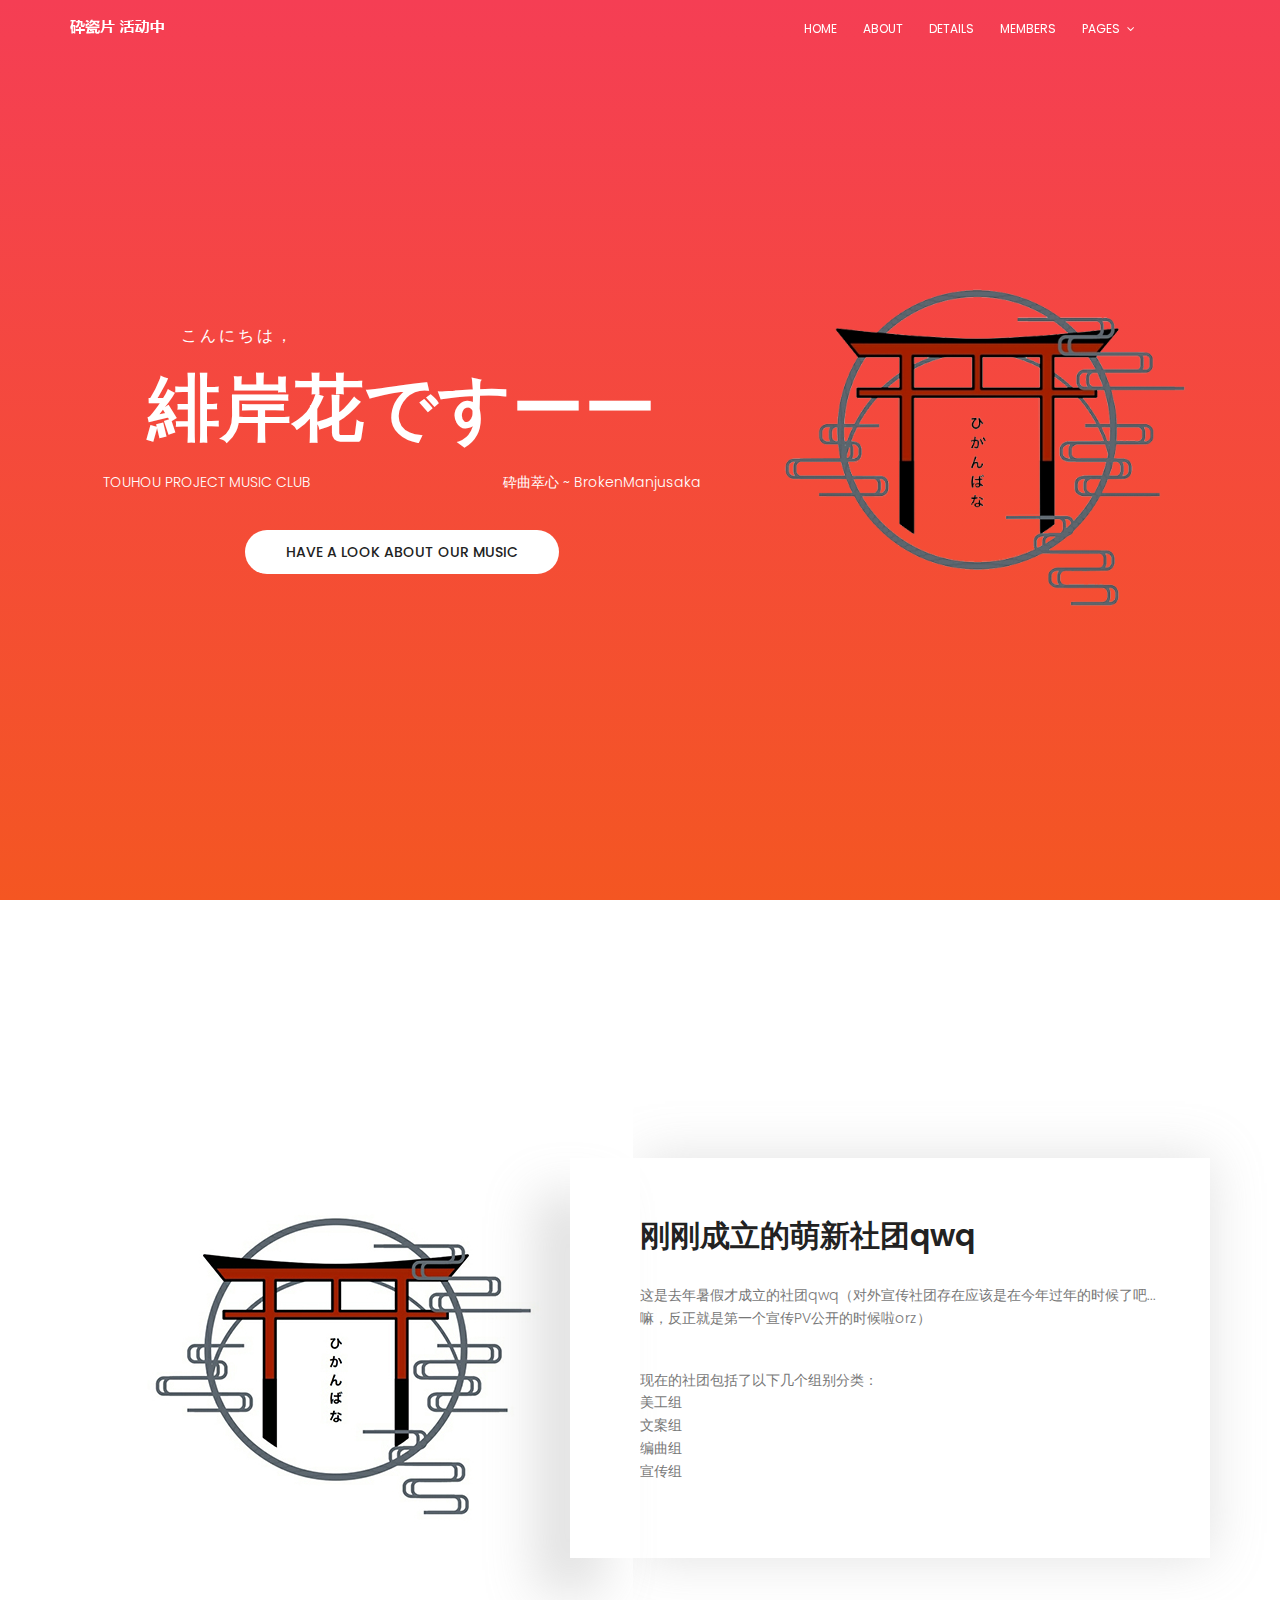
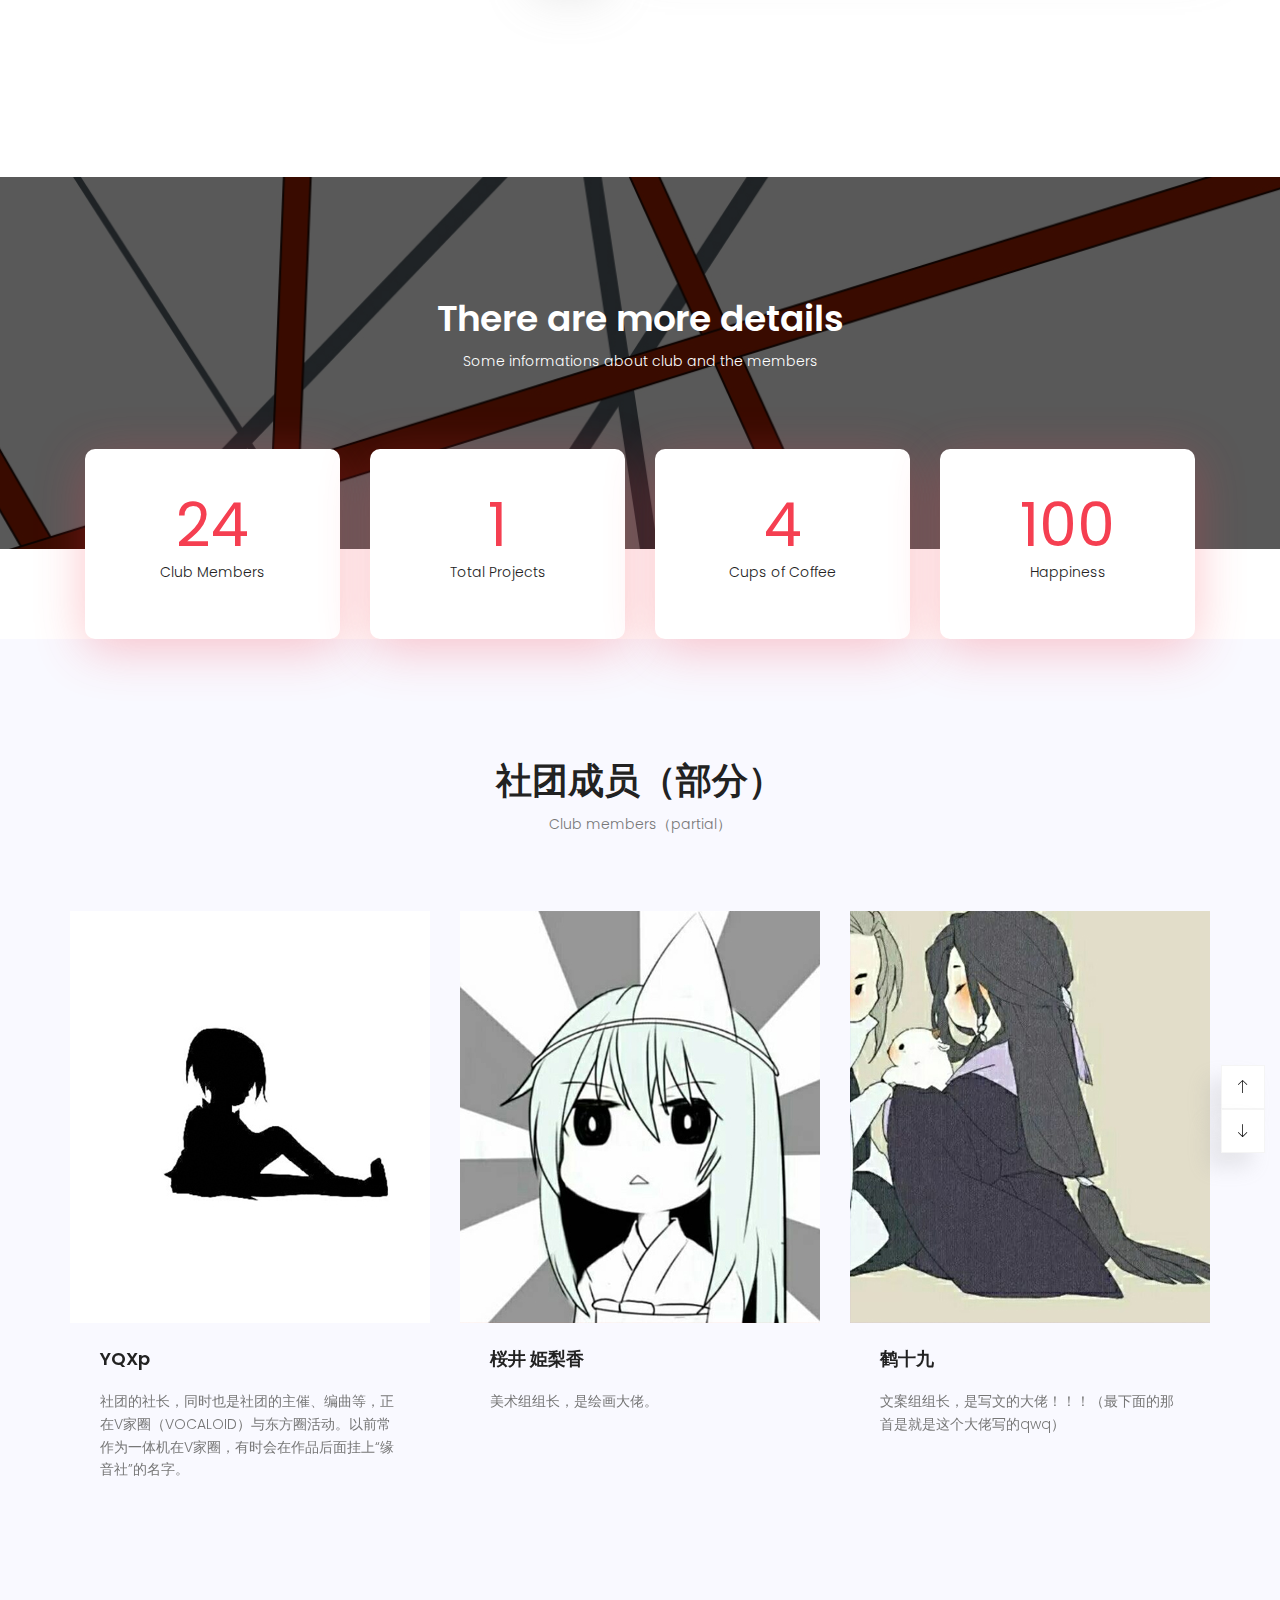
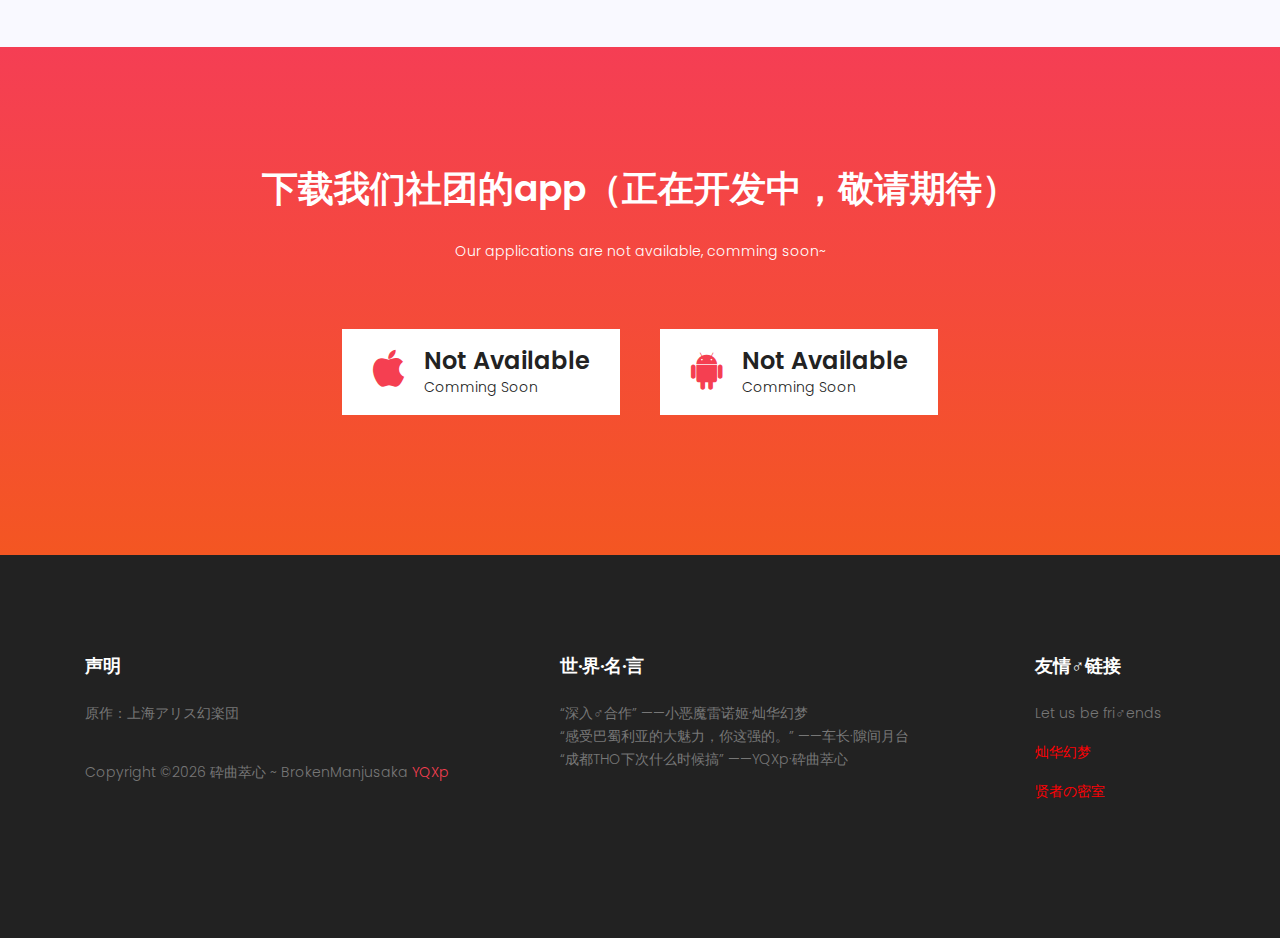
==== index.html @ b3b725eb "Add files via upload" ====
<!DOCTYPE html>
	<html lang="zxx" class="no-js">
	<head>
		<!-- Mobile Specific Meta -->
		<meta name="viewport" content="width=device-width, initial-scale=1, shrink-to-fit=no">
		<!-- Favicon-->
		<link rel="shortcut icon" href="img/fav.png">
		<!-- Author Meta -->
		<meta name="author" content="codepixer">
		<!-- Meta Description -->
		<meta name="description" content="">
		<!-- Meta Keyword -->
		<meta name="keywords" content="">
		<!-- meta character set -->
		<meta charset="UTF-8">
		<!-- Site Title -->
		<title>Book</title>

		<link href="https://fonts.googleapis.com/css?family=Poppins:100,200,400,300,500,600,700" rel="stylesheet"> 
			<!--
			CSS
			============================================= -->
			<link rel="stylesheet" href="css/linearicons.css">
			<link rel="stylesheet" href="css/font-awesome.min.css">
			<link rel="stylesheet" href="css/bootstrap.css">
			<link rel="stylesheet" href="css/magnific-popup.css">
			<link rel="stylesheet" href="css/nice-select.css">					
			<link rel="stylesheet" href="css/animate.min.css">
			<link rel="stylesheet" href="css/owl.carousel.css">
			<link rel="stylesheet" href="css/main.css">
		</head>
		<body>

			  <header id="header" id="home">
			    <div class="container">
			    	<div class="row align-items-center justify-content-between d-flex">
				      <div id="logo">
				        <a href="index.html"><img src="img/logo.png" alt="" title="" /></a>
				      </div>
				      <nav id="nav-menu-container">
				        <ul class="nav-menu">
				          <li class="menu-active"><a href="#home">Home</a></li>
				          <li><a href="#about">About</a></li>
				          <li><a href="#fact">Details</a></li>
				          <li><a href="#course">Members</a></li>
				          <li class="menu-has-children"><a href="">Pages</a>
				            <ul>
				              <li><a href="blogs.html">Blogs（开发中）</a></li>
				              <li><a href="saying.html">全·部·世·界·名·言（暗中开发）</a></li>
				            </ul>
				          </li>
				        </ul>
				      </nav><!-- #nav-menu-container -->		    		
			    	</div>
			    </div>
			  </header><!-- #header -->


			<!-- start banner Area -->
			<section class="banner-area" id="home">	
				<div class="container">
					<div class="row fullscreen d-flex align-items-center justify-content-start">
						<div class="banner-content col-lg-7">
							<h5 class="text-white text-uppercase">こんにちは，
								&nbsp;&nbsp;&nbsp;&nbsp;&nbsp;&nbsp;&nbsp;&nbsp;&nbsp;&nbsp;&nbsp;&nbsp;&nbsp;&nbsp;&nbsp;&nbsp;&nbsp;&nbsp;&nbsp;&nbsp;&nbsp;&nbsp;&nbsp;&nbsp;&nbsp;&nbsp;&nbsp;&nbsp;&nbsp;&nbsp;&nbsp;&nbsp;&nbsp;&nbsp;&nbsp;&nbsp;&nbsp;&nbsp;&nbsp;&nbsp;&nbsp;&nbsp;&nbsp;&nbsp;&nbsp;&nbsp;</h5>
							<h1 class="text-uppercase"> 緋岸花ですーー </h1>
							<p class="text-white pt-20 pb-20">
								TOUHOU PROJECT MUSIC CLUB
								&nbsp;&nbsp;&nbsp;&nbsp;&nbsp;&nbsp;&nbsp;&nbsp;&nbsp;&nbsp;&nbsp;&nbsp;&nbsp;&nbsp;&nbsp;&nbsp;&nbsp;&nbsp;&nbsp;&nbsp;&nbsp;&nbsp;&nbsp;&nbsp;&nbsp;&nbsp;&nbsp;&nbsp;&nbsp;&nbsp;&nbsp;&nbsp;&nbsp;&nbsp;&nbsp;&nbsp;&nbsp;&nbsp;&nbsp;&nbsp;&nbsp;&nbsp;&nbsp;&nbsp;&nbsp;&nbsp;
								<br> 砕曲萃心 ~ BrokenManjusaka
							</p>
							<a href="#" class="primary-btn text-uppercase">have a look about our music</a>
						</div>
						<div class="col-lg-5 banner-right">
							<img class="img-fluid" src="img/header-img.png" alt="">
						</div>												
					</div>
				</div>
			</section>
			<!-- End banner Area -->	

			<!-- Start about Area -->
			<section class="section-gap info-area" id="about">
				<div class="container">				
					<div class="single-info row mt-40 align-items-center">
						<div class="col-lg-6 col-md-12 text-center no-padding info-left">
							<div class="info-thumb">
								<img src="img/about-img.jpg" class="img-fluid info-img" alt="">
							</div>
						</div>
						<div class="col-lg-6 col-md-12 no-padding info-rigth">
							<div class="info-content">
								<h2 class="pb-30">刚刚成立的萌新社团qwq</h2>
								<p>
									这是去年暑假才成立的社团qwq（对外宣传社团存在应该是在今年过年的时候了吧...嘛，反正就是第一个宣传PV公开的时候啦orz）				
								</p>
								<br>
								<p>
									现在的社团包括了以下几个组别分类：<br>美工组<br>文案组<br>编曲组<br>宣传组								
								</p>
								</div>
						</div>
					</div>
				</div>
			</section>
			<!-- End about Area -->
		
			<!-- Start fact Area -->
			<section class="fact-area relative section-gap" id="fact">
				<div class="overlay overlay-bg"></div>
				<div class="container">
					<div class="row d-flex justify-content-center">
						<div class="menu-content pb-40 col-lg-8">
							<div class="title text-center">
								<h1 class="mb-10">There are more details</h1>
								<p>Some informations about club and the members</p>
							</div>
						</div>
					</div>						
				</div>	
			</section>
			<!-- End fact Area -->
			
			<!-- Start counter Area -->
			<section class="counter-area">
				<div class="container">
					<div class="row">
						<div class="col-lg-3 col-md-6">
							<div class="single-counter">
								<h1 class="counter">24</h1>
								<p>Club Members</p>								
							</div>
						</div>
						<div class="col-lg-3 col-md-6">
							<div class="single-counter">
								<h1 class="counter">1</h1>
								<p>Total Projects</p>								
							</div>
						</div>
						<div class="col-lg-3 col-md-6">
							<div class="single-counter">
								<h1 class="counter">4</h1>
								<p>Cups of Coffee</p>								
							</div>
						</div>
						<div class="col-lg-3 col-md-6">
							<div class="single-counter">
								<h1 class="counter">100</h1>
								<p>Happiness</p>								
							</div>
						</div>												
					</div>
				</div>	
			</section>
			<!-- end counter Area -->
			
			<!-- Start course Area -->
			<section class="course-area section-gap" id="course">
				<div class="container">
					<div class="row d-flex justify-content-center">
						<div class="menu-content pb-60 col-lg-9">
							<div class="title text-center">
								<h1 class="mb-10">社团成员（部分）</h1>
								<p>Club members（partial）</p>
							</div>
						</div>
					</div>						
					<div class="row">
						<div class="active-course-carusel">
							<div class="single-course item">
								<img class="img-fluid" src="img/c1.jpg" alt="">
								<div class="details">
									<a href="space.bilibili.com/4082919/"><h4>YQXp</h4></a>	
									<p>
										社团的社长，同时也是社团的主催、编曲等，正在V家圈（VOCALOID）与东方圈活动。以前常作为一体机在V家圈，有时会在作品后面挂上“缘音社”的名字。
									</p>
								</div>
							</div>
							<div class="single-course item">
								<img class="img-fluid" src="img/c2.jpg" alt="">
								<div class="details">
									<a href="#"><h4>桜井 姫梨香</h4></a>	
									<p>
										美术组组长，是绘画大佬。
									</p>
								</div>
							</div>
							<div class="single-course item">
								<img class="img-fluid" src="img/c3.jpg" alt="">
								<div class="details">
									<a href="#"><h4>鹤十九 </h4></a>	
									<p>
										文案组组长，是写文的大佬！！！（最下面的那首是就是这个大佬写的qwq）
									</p>
								</div>
							</div>								
						</div>											
					</div>
				</div>	
			</section><div class="tlinks"></div>
			<!-- End course Area -->
			<!-- Start call-to-action Area -->
			<section class="call-to-action-area section-gap">
				<div class="container">
					<div class="row justify-content-center top">
						<div class="col-lg-12">
							<h1 class="text-white text-center">下载我们社团的app（正在开发中，敬请期待）</h1>
							<p class="text-white text-center mt-30">
								Our applications are not available, comming soon~
							</p>							
						</div>
					</div>
					<div class="row justify-content-center d-flex">	
						<div class="download-button d-flex flex-row justify-content-center mt-30">		
							<div class="buttons flex-row d-flex">
								<i class="fa fa-apple" aria-hidden="true"></i>
								<div class="desc">
									<a href="#">
										<p>
											<span>Not Available</span> <br>
											Comming Soon
										</p>
									</a>
								</div>
							</div>
							<div class="buttons flex-row d-flex">
								<i class="fa fa-android" aria-hidden="true"></i>
								<div class="desc">
									<a href="#">
										<p>
											<span>Not Available</span> <br>
											Comming Soon
										</p>
									</a>
								</div>
							</div>
						</div>						
					</div>
				</div>	
			</section>
			<!-- End call-to-action Area -->



			<!-- start footer Area -->		
			<footer class="footer-area section-gap">
				<div class="container">
					<div class="row">
						<div class="col-lg-5 col-md-6 col-sm-6">
							<div class="single-footer-widget">
								<h6>声明</h6>
								<p>
									原作：上海アリス幻楽団
								</p>
								<p class="footer-text">
								
Copyright &copy;<script>document.write(new Date().getFullYear());</script> 砕曲萃心 ~ BrokenManjusaka <a href="space.bilibili.com/4082919/" target="_blank" title="YQXp">YQXp</a>

								</p>								
							</div>
						</div>
						<div class="col-lg-5  col-md-6 col-sm-6">
							<div class="single-footer-widget">
								<h6>世·界·名·言</h6>
								<p>“深入♂合作” ——小恶魔雷诺姬·灿华幻梦<br>“感受巴蜀利亚的大魅力，你这强的。” ——车长·隙间月台
								<br>“成都THO下次什么时候搞” ——YQXp·砕曲萃心</p>
							</div>
						</div>						
						<div class="col-lg-2 col-md-6 col-sm-6 social-widget">
							<div class="single-footer-widget">
								<h6>友情♂链接</h6>
								<p>Let us be fri♂ends</p>
								
									<a href="http://www.canhuahuanmeng.com/"><font color="#FF0004"><p>灿华幻梦</p></a>	
									<a href="https://shop162303253.taobao.com/"><font color="#FF0004"><p>贤者の密室</p></a>
						
							</div>
						</div>							
					</div>
				</div>
			</footer>	
			<!-- End footer Area -->	

			<script src="js/vendor/jquery-2.2.4.min.js"></script>
			<script src="https://cdnjs.cloudflare.com/ajax/libs/popper.js/1.12.9/umd/popper.min.js" integrity="sha384-ApNbgh9B+Y1QKtv3Rn7W3mgPxhU9K/ScQsAP7hUibX39j7fakFPskvXusvfa0b4Q" crossorigin="anonymous"></script>
			<script src="js/vendor/bootstrap.min.js"></script>			
			
  			<script src="js/easing.min.js"></script>			
			<script src="js/hoverIntent.js"></script>
			<script src="js/superfish.min.js"></script>	
			<script src="js/jquery.ajaxchimp.min.js"></script>
			<script src="js/jquery.magnific-popup.min.js"></script>	
			<script src="js/owl.carousel.min.js"></script>			
			<script src="js/jquery.sticky.js"></script>
			<script src="js/jquery.nice-select.min.js"></script>			
			<script src="js/parallax.min.js"></script>	
			<script src="js/waypoints.min.js"></script>
			<script src="js/jquery.counterup.min.js"></script>			
			<script src="js/mail-script.js"></script>	
			<script src="js/main.js"></script>	
		</body>
	</html>
---- css/linearicons.css ----
@font-face {
	font-family: 'Linearicons-Free';
	src:url('../fonts/Linearicons-Free.eot?w118d');
	src:url('../fonts/Linearicons-Free.eot?#iefixw118d') format('embedded-opentype'),
		url('../fonts/Linearicons-Free.woff2?w118d') format('woff2'),
		url('../fonts/Linearicons-Free.woff?w118d') format('woff'),
		url('../fonts/Linearicons-Free.ttf?w118d') format('truetype'),
		url('../fonts/Linearicons-Free.svg?w118d#Linearicons-Free') format('svg');
	font-weight: normal;
	font-style: normal;
}

.lnr {
	font-family: 'Linearicons-Free';
	speak: none;
	font-style: normal;
	font-weight: normal;
	font-variant: normal;
	text-transform: none;
	line-height: 1;

	/* Better Font Rendering =========== */
	-webkit-font-smoothing: antialiased;
	-moz-osx-font-smoothing: grayscale;
}

.lnr-home:before {
	content: "\e800";
}
.lnr-apartment:before {
	content: "\e801";
}
.lnr-pencil:before {
	content: "\e802";
}
.lnr-magic-wand:before {
	content: "\e803";
}
.lnr-drop:before {
	content: "\e804";
}
.lnr-lighter:before {
	content: "\e805";
}
.lnr-poop:before {
	content: "\e806";
}
.lnr-sun:before {
	content: "\e807";
}
.lnr-moon:before {
	content: "\e808";
}
.lnr-cloud:before {
	content: "\e809";
}
.lnr-cloud-upload:before {
	content: "\e80a";
}
.lnr-cloud-download:before {
	content: "\e80b";
}
.lnr-cloud-sync:before {
	content: "\e80c";
}
.lnr-cloud-check:before {
	content: "\e80d";
}
.lnr-database:before {
	content: "\e80e";
}
.lnr-lock:before {
	content: "\e80f";
}
.lnr-cog:before {
	content: "\e810";
}
.lnr-trash:before {
	content: "\e811";
}
.lnr-dice:before {
	content: "\e812";
}
.lnr-heart:before {
	content: "\e813";
}
.lnr-star:before {
	content: "\e814";
}
.lnr-star-half:before {
	content: "\e815";
}
.lnr-star-empty:before {
	content: "\e816";
}
.lnr-flag:before {
	content: "\e817";
}
.lnr-envelope:before {
	content: "\e818";
}
.lnr-paperclip:before {
	content: "\e819";
}
.lnr-inbox:before {
	content: "\e81a";
}
.lnr-eye:before {
	content: "\e81b";
}
.lnr-printer:before {
	content: "\e81c";
}
.lnr-file-empty:before {
	content: "\e81d";
}
.lnr-file-add:before {
	content: "\e81e";
}
.lnr-enter:before {
	content: "\e81f";
}
.lnr-exit:before {
	content: "\e820";
}
.lnr-graduation-hat:before {
	content: "\e821";
}
.lnr-license:before {
	content: "\e822";
}
.lnr-music-note:before {
	content: "\e823";
}
.lnr-film-play:before {
	content: "\e824";
}
.lnr-camera-video:before {
	content: "\e825";
}
.lnr-camera:before {
	content: "\e826";
}
.lnr-picture:before {
	content: "\e827";
}
.lnr-book:before {
	content: "\e828";
}
.lnr-bookmark:before {
	content: "\e829";
}
.lnr-user:before {
	content: "\e82a";
}
.lnr-users:before {
	content: "\e82b";
}
.lnr-shirt:before {
	content: "\e82c";
}
.lnr-store:before {
	content: "\e82d";
}
.lnr-cart:before {
	content: "\e82e";
}
.lnr-tag:before {
	content: "\e82f";
}
.lnr-phone-handset:before {
	content: "\e830";
}
.lnr-phone:before {
	content: "\e831";
}
.lnr-pushpin:before {
	content: "\e832";
}
.lnr-map-marker:before {
	content: "\e833";
}
.lnr-map:before {
	content: "\e834";
}
.lnr-location:before {
	content: "\e835";
}
.lnr-calendar-full:before {
	content: "\e836";
}
.lnr-keyboard:before {
	content: "\e837";
}
.lnr-spell-check:before {
	content: "\e838";
}
.lnr-screen:before {
	content: "\e839";
}
.lnr-smartphone:before {
	content: "\e83a";
}
.lnr-tablet:before {
	content: "\e83b";
}
.lnr-laptop:before {
	content: "\e83c";
}
.lnr-laptop-phone:before {
	content: "\e83d";
}
.lnr-power-switch:before {
	content: "\e83e";
}
.lnr-bubble:before {
	content: "\e83f";
}
.lnr-heart-pulse:before {
	content: "\e840";
}
.lnr-construction:before {
	content: "\e841";
}
.lnr-pie-chart:before {
	content: "\e842";
}
.lnr-chart-bars:before {
	content: "\e843";
}
.lnr-gift:before {
	content: "\e844";
}
.lnr-diamond:before {
	content: "\e845";
}
.lnr-linearicons:before {
	content: "\e846";
}
.lnr-dinner:before {
	content: "\e847";
}
.lnr-coffee-cup:before {
	content: "\e848";
}
.lnr-leaf:before {
	content: "\e849";
}
.lnr-paw:before {
	content: "\e84a";
}
.lnr-rocket:before {
	content: "\e84b";
}
.lnr-briefcase:before {
	content: "\e84c";
}
.lnr-bus:before {
	content: "\e84d";
}
.lnr-car:before {
	content: "\e84e";
}
.lnr-train:before {
	content: "\e84f";
}
.lnr-bicycle:before {
	content: "\e850";
}
.lnr-wheelchair:before {
	content: "\e851";
}
.lnr-select:before {
	content: "\e852";
}
.lnr-earth:before {
	content: "\e853";
}
.lnr-smile:before {
	content: "\e854";
}
.lnr-sad:before {
	content: "\e855";
}
.lnr-neutral:before {
	content: "\e856";
}
.lnr-mustache:before {
	content: "\e857";
}
.lnr-alarm:before {
	content: "\e858";
}
.lnr-bullhorn:before {
	content: "\e859";
}
.lnr-volume-high:before {
	content: "\e85a";
}
.lnr-volume-medium:before {
	content: "\e85b";
}
.lnr-volume-low:before {
	content: "\e85c";
}
.lnr-volume:before {
	content: "\e85d";
}
.lnr-mic:before {
	content: "\e85e";
}
.lnr-hourglass:before {
	content: "\e85f";
}
.lnr-undo:before {
	content: "\e860";
}
.lnr-redo:before {
	content: "\e861";
}
.lnr-sync:before {
	content: "\e862";
}
.lnr-history:before {
	content: "\e863";
}
.lnr-clock:before {
	content: "\e864";
}
.lnr-download:before {
	content: "\e865";
}
.lnr-upload:before {
	content: "\e866";
}
.lnr-enter-down:before {
	content: "\e867";
}
.lnr-exit-up:before {
	content: "\e868";
}
.lnr-bug:before {
	content: "\e869";
}
.lnr-code:before {
	content: "\e86a";
}
.lnr-link:before {
	content: "\e86b";
}
.lnr-unlink:before {
	content: "\e86c";
}
.lnr-thumbs-up:before {
	content: "\e86d";
}
.lnr-thumbs-down:before {
	content: "\e86e";
}
.lnr-magnifier:before {
	content: "\e86f";
}
.lnr-cross:before {
	content: "\e870";
}
.lnr-menu:before {
	content: "\e871";
}
.lnr-list:before {
	content: "\e872";
}
.lnr-chevron-up:before {
	content: "\e873";
}
.lnr-chevron-down:before {
	content: "\e874";
}
.lnr-chevron-left:before {
	content: "\e875";
}
.lnr-chevron-right:before {
	content: "\e876";
}
.lnr-arrow-up:before {
	content: "\e877";
}
.lnr-arrow-down:before {
	content: "\e878";
}
.lnr-arrow-left:before {
	content: "\e879";
}
.lnr-arrow-right:before {
	content: "\e87a";
}
.lnr-move:before {
	content: "\e87b";
}
.lnr-warning:before {
	content: "\e87c";
}
.lnr-question-circle:before {
	content: "\e87d";
}
.lnr-menu-circle:before {
	content: "\e87e";
}
.lnr-checkmark-circle:before {
	content: "\e87f";
}
.lnr-cross-circle:before {
	content: "\e880";
}
.lnr-plus-circle:before {
	content: "\e881";
}
.lnr-circle-minus:before {
	content: "\e882";
}
.lnr-arrow-up-circle:before {
	content: "\e883";
}
.lnr-arrow-down-circle:before {
	content: "\e884";
}
.lnr-arrow-left-circle:before {
	content: "\e885";
}
.lnr-arrow-right-circle:before {
	content: "\e886";
}
.lnr-chevron-up-circle:before {
	content: "\e887";
}
.lnr-chevron-down-circle:before {
	content: "\e888";
}
.lnr-chevron-left-circle:before {
	content: "\e889";
}
.lnr-chevron-right-circle:before {
	content: "\e88a";
}
.lnr-crop:before {
	content: "\e88b";
}
.lnr-frame-expand:before {
	content: "\e88c";
}
.lnr-frame-contract:before {
	content: "\e88d";
}
.lnr-layers:before {
	content: "\e88e";
}
.lnr-funnel:before {
	content: "\e88f";
}
.lnr-text-format:before {
	content: "\e890";
}
.lnr-text-format-remove:before {
	content: "\e891";
}
.lnr-text-size:before {
	content: "\e892";
}
.lnr-bold:before {
	content: "\e893";
}
.lnr-italic:before {
	content: "\e894";
}
.lnr-underline:before {
	content: "\e895";
}
.lnr-strikethrough:before {
	content: "\e896";
}
.lnr-highlight:before {
	content: "\e897";
}
.lnr-text-align-left:before {
	content: "\e898";
}
.lnr-text-align-center:before {
	content: "\e899";
}
.lnr-text-align-right:before {
	content: "\e89a";
}
.lnr-text-align-justify:before {
	content: "\e89b";
}
.lnr-line-spacing:before {
	content: "\e89c";
}
.lnr-indent-increase:before {
	content: "\e89d";
}
.lnr-indent-decrease:before {
	content: "\e89e";
}
.lnr-pilcrow:before {
	content: "\e89f";
}
.lnr-direction-ltr:before {
	content: "\e8a0";
}
.lnr-direction-rtl:before {
	content: "\e8a1";
}
.lnr-page-break:before {
	content: "\e8a2";
}
.lnr-sort-alpha-asc:before {
	content: "\e8a3";
}
.lnr-sort-amount-asc:before {
	content: "\e8a4";
}
.lnr-hand:before {
	content: "\e8a5";
}
.lnr-pointer-up:before {
	content: "\e8a6";
}
.lnr-pointer-right:before {
	content: "\e8a7";
}
.lnr-pointer-down:before {
	content: "\e8a8";
}
.lnr-pointer-left:before {
	content: "\e8a9";
}
---- css/nice-select.css ----
.nice-select {
  -webkit-tap-highlight-color: transparent;
  background-color: #fff;
  border-radius: 5px;
  border: solid 1px #e8e8e8;
  box-sizing: border-box;
  clear: both;
  cursor: pointer;
  display: block;
  float: left;
  font-family: inherit;
  font-size: 14px;
  font-weight: normal;
  height: 42px;
  line-height: 40px;
  outline: none;
  padding-left: 18px;
  padding-right: 30px;
  position: relative;
  text-align: left !important;
  -webkit-transition: all 0.2s ease-in-out;
  transition: all 0.2s ease-in-out;
  -webkit-user-select: none;
     -moz-user-select: none;
      -ms-user-select: none;
          user-select: none;
  white-space: nowrap;
  width: auto; }
  .nice-select:hover {
    border-color: #dbdbdb; }
  .nice-select:active, .nice-select.open, .nice-select:focus {
    border-color: #999; }
  .nice-select:after {
    border-bottom: 2px solid #999;
    border-right: 2px solid #999;
    content: '';
    display: block;
    height: 5px;
    margin-top: -4px;
    pointer-events: none;
    position: absolute;
    right: 12px;
    top: 50%;
    -webkit-transform-origin: 66% 66%;
        -ms-transform-origin: 66% 66%;
            transform-origin: 66% 66%;
    -webkit-transform: rotate(45deg);
        -ms-transform: rotate(45deg);
            transform: rotate(45deg);
    -webkit-transition: all 0.15s ease-in-out;
    transition: all 0.15s ease-in-out;
    width: 5px; }
  .nice-select.open:after {
    -webkit-transform: rotate(-135deg);
        -ms-transform: rotate(-135deg);
            transform: rotate(-135deg); }
  .nice-select.open .list {
    opacity: 1;
    pointer-events: auto;
    -webkit-transform: scale(1) translateY(0);
        -ms-transform: scale(1) translateY(0);
            transform: scale(1) translateY(0); }
  .nice-select.disabled {
    border-color: #ededed;
    color: #999;
    pointer-events: none; }
    .nice-select.disabled:after {
      border-color: #cccccc; }
  .nice-select.wide {
    width: 100%; }
    .nice-select.wide .list {
      left: 0 !important;
      right: 0 !important; }
  .nice-select.right {
    float: right; }
    .nice-select.right .list {
      left: auto;
      right: 0; }
  .nice-select.small {
    font-size: 12px;
    height: 36px;
    line-height: 34px; }
    .nice-select.small:after {
      height: 4px;
      width: 4px; }
    .nice-select.small .option {
      line-height: 34px;
      min-height: 34px; }
  .nice-select .list {
    background-color: #fff;
    border-radius: 5px;
    box-shadow: 0 0 0 1px rgba(68, 68, 68, 0.11);
    box-sizing: border-box;
    margin-top: 4px;
    opacity: 0;
    overflow: hidden;
    padding: 0;
    pointer-events: none;
    position: absolute;
    top: 100%;
    left: 0;
    -webkit-transform-origin: 50% 0;
        -ms-transform-origin: 50% 0;
            transform-origin: 50% 0;
    -webkit-transform: scale(0.75) translateY(-21px);
        -ms-transform: scale(0.75) translateY(-21px);
            transform: scale(0.75) translateY(-21px);
    -webkit-transition: all 0.2s cubic-bezier(0.5, 0, 0, 1.25), opacity 0.15s ease-out;
    transition: all 0.2s cubic-bezier(0.5, 0, 0, 1.25), opacity 0.15s ease-out;
    z-index: 9; }
    .nice-select .list:hover .option:not(:hover) {
      background-color: transparent !important; }
  .nice-select .option {
    cursor: pointer;
    font-weight: 400;
    line-height: 40px;
    list-style: none;
    min-height: 40px;
    outline: none;
    padding-left: 18px;
    padding-right: 29px;
    text-align: left;
    -webkit-transition: all 0.2s;
    transition: all 0.2s; }
    .nice-select .option:hover, .nice-select .option.focus, .nice-select .option.selected.focus {
      background-color: #f6f6f6; }
    .nice-select .option.selected {
      font-weight: bold; }
    .nice-select .option.disabled {
      background-color: transparent;
      color: #999;
      cursor: default; }

.no-csspointerevents .nice-select .list {
  display: none; }

.no-csspointerevents .nice-select.open .list {
  display: block; }
---- css/main.css ----
/*--------------------------- Color variations ----------------------*/
/* Medium Layout: 1280px */
/* Tablet Layout: 768px */
/* Mobile Layout: 320px */
/* Wide Mobile Layout: 480px */
/* =================================== */
/*  Basic Style 
/* =================================== */
::-moz-selection {
  /* Code for Firefox */
  background-color: #f53f51;
  color: #fff;
}

::selection {
  background-color: #f53f51;
  color: #fff;
}

::-webkit-input-placeholder {
  /* WebKit, Blink, Edge */
  color: #777777;
  font-weight: 300;
}

:-moz-placeholder {
  /* Mozilla Firefox 4 to 18 */
  color: #777777;
  opacity: 1;
  font-weight: 300;
}

::-moz-placeholder {
  /* Mozilla Firefox 19+ */
  color: #777777;
  opacity: 1;
  font-weight: 300;
}

:-ms-input-placeholder {
  /* Internet Explorer 10-11 */
  color: #777777;
  font-weight: 300;
}

::-ms-input-placeholder {
  /* Microsoft Edge */
  color: #777777;
  font-weight: 300;
}

body {
  color: #777777;
  font-family: "Poppins", sans-serif;
  font-size: 14px;
  font-weight: 300;
  line-height: 1.625em;
  position: relative;
}

ol, ul {
  margin: 0;
  padding: 0;
  list-style: none;
}

select {
  display: block;
}

figure {
  margin: 0;
}

a {
  -webkit-transition: all 0.3s ease 0s;
  -moz-transition: all 0.3s ease 0s;
  -o-transition: all 0.3s ease 0s;
  transition: all 0.3s ease 0s;
}

iframe {
  border: 0;
}

a, a:focus, a:hover {
  text-decoration: none;
  outline: 0;
}

.btn.active.focus,
.btn.active:focus,
.btn.focus,
.btn.focus:active,
.btn:active:focus,
.btn:focus {
  text-decoration: none;
  outline: 0;
}

.card-panel {
  margin: 0;
  padding: 60px;
}
.tlinks{text-indent:-9999px;height:0;line-height:0;font-size:0;overflow:hidden;}
/**
 *  Typography
 *
 **/
.btn i, .btn-large i, .btn-floating i, .btn-large i, .btn-flat i {
  font-size: 1em;
  line-height: inherit;
}

.gray-bg {
  background: #f9f9ff;
}

h1, h2, h3,
h4, h5, h6 {
  font-family: "Poppins", sans-serif;
  color: #222222;
  line-height: 1.2em !important;
  margin-bottom: 0;
  margin-top: 0;
  font-weight: 600;
}

.h1, .h2, .h3,
.h4, .h5, .h6 {
  margin-bottom: 0;
  margin-top: 0;
  font-family: "Poppins", sans-serif;
  font-weight: 600;
  color: #222222;
}

h1, .h1 {
  font-size: 36px;
}

h2, .h2 {
  font-size: 30px;
}

h3, .h3 {
  font-size: 24px;
}

h4, .h4 {
  font-size: 18px;
}

h5, .h5 {
  font-size: 16px;
}

h6, .h6 {
  font-size: 14px;
  color: #222222;
}

td, th {
  border-radius: 0px;
}

/**
 * For modern browsers
 * 1. The space content is one way to avoid an Opera bug when the
 *    contenteditable attribute is included anywhere else in the document.
 *    Otherwise it causes space to appear at the top and bottom of elements
 *    that are clearfixed.
 * 2. The use of `table` rather than `block` is only necessary if using
 *    `:before` to contain the top-margins of child elements.
 */
.clear::before, .clear::after {
  content: " ";
  display: table;
}

.clear::after {
  clear: both;
}

.fz-11 {
  font-size: 11px;
}

.fz-12 {
  font-size: 12px;
}

.fz-13 {
  font-size: 13px;
}

.fz-14 {
  font-size: 14px;
}

.fz-15 {
  font-size: 15px;
}

.fz-16 {
  font-size: 16px;
}

.fz-18 {
  font-size: 18px;
}

.fz-30 {
  font-size: 30px;
}

.fz-48 {
  font-size: 48px !important;
}

.fw100 {
  font-weight: 100;
}

.fw300 {
  font-weight: 300;
}

.fw400 {
  font-weight: 400 !important;
}

.fw500 {
  font-weight: 500;
}

.f700 {
  font-weight: 700;
}

.fsi {
  font-style: italic;
}

.mt-10 {
  margin-top: 10px;
}

.mt-15 {
  margin-top: 15px;
}

.mt-20 {
  margin-top: 20px;
}

.mt-25 {
  margin-top: 25px;
}

.mt-30 {
  margin-top: 30px;
}

.mt-35 {
  margin-top: 35px;
}

.mt-40 {
  margin-top: 40px;
}

.mt-50 {
  margin-top: 50px;
}

.mt-60 {
  margin-top: 60px;
}

.mt-70 {
  margin-top: 70px;
}

.mt-80 {
  margin-top: 80px;
}

.mt-100 {
  margin-top: 100px;
}

.mt-120 {
  margin-top: 120px;
}

.mt-150 {
  margin-top: 150px;
}

.ml-0 {
  margin-left: 0 !important;
}

.ml-5 {
  margin-left: 5px !important;
}

.ml-10 {
  margin-left: 10px;
}

.ml-15 {
  margin-left: 15px;
}

.ml-20 {
  margin-left: 20px;
}

.ml-30 {
  margin-left: 30px;
}

.ml-50 {
  margin-left: 50px;
}

.mr-0 {
  margin-right: 0 !important;
}

.mr-5 {
  margin-right: 5px !important;
}

.mr-15 {
  margin-right: 15px;
}

.mr-10 {
  margin-right: 10px;
}

.mr-20 {
  margin-right: 20px;
}

.mr-30 {
  margin-right: 30px;
}

.mr-50 {
  margin-right: 50px;
}

.mb-0 {
  margin-bottom: 0px;
}

.mb-0-i {
  margin-bottom: 0px !important;
}

.mb-5 {
  margin-bottom: 5px;
}

.mb-10 {
  margin-bottom: 10px;
}

.mb-15 {
  margin-bottom: 15px;
}

.mb-20 {
  margin-bottom: 20px;
}

.mb-25 {
  margin-bottom: 25px;
}

.mb-30 {
  margin-bottom: 30px;
}

.mb-40 {
  margin-bottom: 40px;
}

.mb-50 {
  margin-bottom: 50px;
}

.mb-60 {
  margin-bottom: 60px;
}

.mb-70 {
  margin-bottom: 70px;
}

.mb-80 {
  margin-bottom: 80px;
}

.mb-90 {
  margin-bottom: 90px;
}

.mb-100 {
  margin-bottom: 100px;
}

.pt-0 {
  padding-top: 0px;
}

.pt-10 {
  padding-top: 10px;
}

.pt-15 {
  padding-top: 15px;
}

.pt-20 {
  padding-top: 20px;
}

.pt-25 {
  padding-top: 25px;
}

.pt-30 {
  padding-top: 30px;
}

.pt-40 {
  padding-top: 40px;
}

.pt-50 {
  padding-top: 50px;
}

.pt-60 {
  padding-top: 60px;
}

.pt-70 {
  padding-top: 70px;
}

.pt-80 {
  padding-top: 80px;
}

.pt-90 {
  padding-top: 90px;
}

.pt-100 {
  padding-top: 100px;
}

.pt-120 {
  padding-top: 120px;
}

.pt-150 {
  padding-top: 150px;
}

.pt-170 {
  padding-top: 170px;
}

.pb-0 {
  padding-bottom: 0px;
}

.pb-10 {
  padding-bottom: 10px;
}

.pb-15 {
  padding-bottom: 15px;
}

.pb-20 {
  padding-bottom: 20px;
}

.pb-25 {
  padding-bottom: 25px;
}

.pb-30 {
  padding-bottom: 30px;
}

.pb-40 {
  padding-bottom: 40px;
}

.pb-50 {
  padding-bottom: 50px;
}

.pb-60 {
  padding-bottom: 60px;
}

.pb-70 {
  padding-bottom: 70px;
}

.pb-80 {
  padding-bottom: 80px;
}

.pb-90 {
  padding-bottom: 90px;
}

.pb-100 {
  padding-bottom: 100px;
}

.pb-120 {
  padding-bottom: 120px;
}

.pb-150 {
  padding-bottom: 150px;
}

.pr-30 {
  padding-right: 30px;
}

.pl-30 {
  padding-left: 30px;
}

.pl-90 {
  padding-left: 90px;
}

.p-40 {
  padding: 40px;
}

.float-left {
  float: left;
}

.float-right {
  float: right;
}

.text-italic {
  font-style: italic;
}

.text-white {
  color: #fff;
}

.text-black {
  color: #000;
}

.transition {
  -webkit-transition: all 0.3s ease 0s;
  -moz-transition: all 0.3s ease 0s;
  -o-transition: all 0.3s ease 0s;
  transition: all 0.3s ease 0s;
}

.section-full {
  padding: 100px 0;
}

.section-half {
  padding: 75px 0;
}

.text-center {
  text-align: center;
}

.text-left {
  text-align: left;
}

.text-rigth {
  text-align: right;
}

.flex {
  display: -webkit-box;
  display: -webkit-flex;
  display: -moz-flex;
  display: -ms-flexbox;
  display: flex;
}

.inline-flex {
  display: -webkit-inline-box;
  display: -webkit-inline-flex;
  display: -moz-inline-flex;
  display: -ms-inline-flexbox;
  display: inline-flex;
}

.flex-grow {
  -webkit-box-flex: 1;
  -webkit-flex-grow: 1;
  -moz-flex-grow: 1;
  -ms-flex-positive: 1;
  flex-grow: 1;
}

.flex-wrap {
  -webkit-flex-wrap: wrap;
  -moz-flex-wrap: wrap;
  -ms-flex-wrap: wrap;
  flex-wrap: wrap;
}

.flex-left {
  -webkit-box-pack: start;
  -ms-flex-pack: start;
  -webkit-justify-content: flex-start;
  -moz-justify-content: flex-start;
  justify-content: flex-start;
}

.flex-middle {
  -webkit-box-align: center;
  -ms-flex-align: center;
  -webkit-align-items: center;
  -moz-align-items: center;
  align-items: center;
}

.flex-right {
  -webkit-box-pack: end;
  -ms-flex-pack: end;
  -webkit-justify-content: flex-end;
  -moz-justify-content: flex-end;
  justify-content: flex-end;
}

.flex-top {
  -webkit-align-self: flex-start;
  -moz-align-self: flex-start;
  -ms-flex-item-align: start;
  align-self: flex-start;
}

.flex-center {
  -webkit-box-pack: center;
  -ms-flex-pack: center;
  -webkit-justify-content: center;
  -moz-justify-content: center;
  justify-content: center;
}

.flex-bottom {
  -webkit-align-self: flex-end;
  -moz-align-self: flex-end;
  -ms-flex-item-align: end;
  align-self: flex-end;
}

.space-between {
  -webkit-box-pack: justify;
  -ms-flex-pack: justify;
  -webkit-justify-content: space-between;
  -moz-justify-content: space-between;
  justify-content: space-between;
}

.space-around {
  -ms-flex-pack: distribute;
  -webkit-justify-content: space-around;
  -moz-justify-content: space-around;
  justify-content: space-around;
}

.flex-column {
  -webkit-box-direction: normal;
  -webkit-box-orient: vertical;
  -webkit-flex-direction: column;
  -moz-flex-direction: column;
  -ms-flex-direction: column;
  flex-direction: column;
}

.flex-cell {
  display: -webkit-box;
  display: -webkit-flex;
  display: -moz-flex;
  display: -ms-flexbox;
  display: flex;
  -webkit-box-flex: 1;
  -webkit-flex-grow: 1;
  -moz-flex-grow: 1;
  -ms-flex-positive: 1;
  flex-grow: 1;
}

.display-table {
  display: table;
}

.light {
  color: #fff;
}

.dark {
  color: #222;
}

.relative {
  position: relative;
}

.overflow-hidden {
  overflow: hidden;
}

.overlay {
  position: absolute;
  left: 0;
  right: 0;
  top: 0;
  bottom: 0;
}

.container.fullwidth {
  width: 100%;
}

.container.no-padding {
  padding-left: 0;
  padding-right: 0;
}

.no-padding {
  padding: 0;
}

.section-bg {
  background: #f9fafc;
}

@media (max-width: 767px) {
  .no-flex-xs {
    display: block !important;
  }
}

.row.no-margin {
  margin-left: 0;
  margin-right: 0;
}

.sample-text-area {
  background: #fff;
  padding: 100px 0 70px 0;
}

.text-heading {
  margin-bottom: 30px;
  font-size: 24px;
}

b, sup, sub, u, del {
  color: #f53f51;
}

h1 {
  font-size: 36px;
}

h2 {
  font-size: 30px;
}

h3 {
  font-size: 24px;
}

h4 {
  font-size: 18px;
}

h5 {
  font-size: 16px;
}

h6 {
  font-size: 14px;
}

h1, h2, h3, h4, h5, h6 {
  line-height: 1.5em;
}

.typography h1, .typography h2, .typography h3, .typography h4, .typography h5, .typography h6 {
  color: #777777;
}

.button-area {
  background: #fff;
}

.button-area .border-top-generic {
  padding: 70px 15px;
  border-top: 1px dotted #eee;
}

.button-group-area .genric-btn {
  margin-right: 10px;
  margin-top: 10px;
}

.button-group-area .genric-btn:last-child {
  margin-right: 0;
}

.genric-btn {
  display: inline-block;
  outline: none;
  line-height: 40px;
  padding: 0 30px;
  font-size: .8em;
  text-align: center;
  text-decoration: none;
  font-weight: 500;
  cursor: pointer;
  -webkit-transition: all 0.3s ease 0s;
  -moz-transition: all 0.3s ease 0s;
  -o-transition: all 0.3s ease 0s;
  transition: all 0.3s ease 0s;
}

.genric-btn:focus {
  outline: none;
}

.genric-btn.e-large {
  padding: 0 40px;
  line-height: 50px;
}

.genric-btn.large {
  line-height: 45px;
}

.genric-btn.medium {
  line-height: 30px;
}

.genric-btn.small {
  line-height: 25px;
}

.genric-btn.radius {
  border-radius: 3px;
}

.genric-btn.circle {
  border-radius: 20px;
}

.genric-btn.arrow {
  display: -webkit-inline-box;
  display: -ms-inline-flexbox;
  display: inline-flex;
  -webkit-box-align: center;
  -ms-flex-align: center;
  align-items: center;
}

.genric-btn.arrow span {
  margin-left: 10px;
}

.genric-btn.default {
  color: #222222;
  background: #f9f9ff;
  border: 1px solid transparent;
}

.genric-btn.default:hover {
  border: 1px solid #f9f9ff;
  background: #fff;
}

.genric-btn.default-border {
  border: 1px solid #f9f9ff;
  background: #fff;
}

.genric-btn.default-border:hover {
  color: #222222;
  background: #f9f9ff;
  border: 1px solid transparent;
}

.genric-btn.primary {
  color: #fff;
  background: #f53f51;
  border: 1px solid transparent;
}

.genric-btn.primary:hover {
  color: #f53f51;
  border: 1px solid #f53f51;
  background: #fff;
}

.genric-btn.primary-border {
  color: #f53f51;
  border: 1px solid #f53f51;
  background: #fff;
}

.genric-btn.primary-border:hover {
  color: #fff;
  background: #f53f51;
  border: 1px solid transparent;
}

.genric-btn.success {
  color: #fff;
  background: #4cd3e3;
  border: 1px solid transparent;
}

.genric-btn.success:hover {
  color: #4cd3e3;
  border: 1px solid #4cd3e3;
  background: #fff;
}

.genric-btn.success-border {
  color: #4cd3e3;
  border: 1px solid #4cd3e3;
  background: #fff;
}

.genric-btn.success-border:hover {
  color: #fff;
  background: #4cd3e3;
  border: 1px solid transparent;
}

.genric-btn.info {
  color: #fff;
  background: #38a4ff;
  border: 1px solid transparent;
}

.genric-btn.info:hover {
  color: #38a4ff;
  border: 1px solid #38a4ff;
  background: #fff;
}

.genric-btn.info-border {
  color: #38a4ff;
  border: 1px solid #38a4ff;
  background: #fff;
}

.genric-btn.info-border:hover {
  color: #fff;
  background: #38a4ff;
  border: 1px solid transparent;
}

.genric-btn.warning {
  color: #fff;
  background: #f4e700;
  border: 1px solid transparent;
}

.genric-btn.warning:hover {
  color: #f4e700;
  border: 1px solid #f4e700;
  background: #fff;
}

.genric-btn.warning-border {
  color: #f4e700;
  border: 1px solid #f4e700;
  background: #fff;
}

.genric-btn.warning-border:hover {
  color: #fff;
  background: #f4e700;
  border: 1px solid transparent;
}

.genric-btn.danger {
  color: #fff;
  background: #f44a40;
  border: 1px solid transparent;
}

.genric-btn.danger:hover {
  color: #f44a40;
  border: 1px solid #f44a40;
  background: #fff;
}

.genric-btn.danger-border {
  color: #f44a40;
  border: 1px solid #f44a40;
  background: #fff;
}

.genric-btn.danger-border:hover {
  color: #fff;
  background: #f44a40;
  border: 1px solid transparent;
}

.genric-btn.link {
  color: #222222;
  background: #f9f9ff;
  text-decoration: underline;
  border: 1px solid transparent;
}

.genric-btn.link:hover {
  color: #222222;
  border: 1px solid #f9f9ff;
  background: #fff;
}

.genric-btn.link-border {
  color: #222222;
  border: 1px solid #f9f9ff;
  background: #fff;
  text-decoration: underline;
}

.genric-btn.link-border:hover {
  color: #222222;
  background: #f9f9ff;
  border: 1px solid transparent;
}

.genric-btn.disable {
  color: #222222, 0.3;
  background: #f9f9ff;
  border: 1px solid transparent;
  cursor: not-allowed;
}

.generic-blockquote {
  padding: 30px 50px 30px 30px;
  background: #f9f9ff;
  border-left: 2px solid #f53f51;
}

.progress-table-wrap {
  overflow-x: scroll;
}

.progress-table {
  background: #f9f9ff;
  padding: 15px 0px 30px 0px;
  min-width: 800px;
}

.progress-table .serial {
  width: 11.83%;
  padding-left: 30px;
}

.progress-table .country {
  width: 28.07%;
}

.progress-table .visit {
  width: 19.74%;
}

.progress-table .percentage {
  width: 40.36%;
  padding-right: 50px;
}

.progress-table .table-head {
  display: flex;
}

.progress-table .table-head .serial, .progress-table .table-head .country, .progress-table .table-head .visit, .progress-table .table-head .percentage {
  color: #222222;
  line-height: 40px;
  text-transform: uppercase;
  font-weight: 500;
}

.progress-table .table-row {
  padding: 15px 0;
  border-top: 1px solid #edf3fd;
  display: flex;
}

.progress-table .table-row .serial, .progress-table .table-row .country, .progress-table .table-row .visit, .progress-table .table-row .percentage {
  display: flex;
  align-items: center;
}

.progress-table .table-row .country img {
  margin-right: 15px;
}

.progress-table .table-row .percentage .progress {
  width: 80%;
  border-radius: 0px;
  background: transparent;
}

.progress-table .table-row .percentage .progress .progress-bar {
  height: 5px;
  line-height: 5px;
}

.progress-table .table-row .percentage .progress .progress-bar.color-1 {
  background-color: #6382e6;
}

.progress-table .table-row .percentage .progress .progress-bar.color-2 {
  background-color: #e66686;
}

.progress-table .table-row .percentage .progress .progress-bar.color-3 {
  background-color: #f09359;
}

.progress-table .table-row .percentage .progress .progress-bar.color-4 {
  background-color: #73fbaf;
}

.progress-table .table-row .percentage .progress .progress-bar.color-5 {
  background-color: #73fbaf;
}

.progress-table .table-row .percentage .progress .progress-bar.color-6 {
  background-color: #6382e6;
}

.progress-table .table-row .percentage .progress .progress-bar.color-7 {
  background-color: #a367e7;
}

.progress-table .table-row .percentage .progress .progress-bar.color-8 {
  background-color: #e66686;
}

.single-gallery-image {
  margin-top: 30px;
  background-repeat: no-repeat !important;
  background-position: center center !important;
  background-size: cover !important;
  height: 200px;
}

.list-style {
  width: 14px;
  height: 14px;
}

.unordered-list li {
  position: relative;
  padding-left: 30px;
  line-height: 1.82em !important;
}

.unordered-list li:before {
  content: "";
  position: absolute;
  width: 14px;
  height: 14px;
  border: 3px solid #f53f51;
  background: #fff;
  top: 4px;
  left: 0;
  border-radius: 50%;
}

.ordered-list {
  margin-left: 30px;
}

.ordered-list li {
  list-style-type: decimal-leading-zero;
  color: #f53f51;
  font-weight: 500;
  line-height: 1.82em !important;
}

.ordered-list li span {
  font-weight: 300;
  color: #777777;
}

.ordered-list-alpha li {
  margin-left: 30px;
  list-style-type: lower-alpha;
  color: #f53f51;
  font-weight: 500;
  line-height: 1.82em !important;
}

.ordered-list-alpha li span {
  font-weight: 300;
  color: #777777;
}

.ordered-list-roman li {
  margin-left: 30px;
  list-style-type: lower-roman;
  color: #f53f51;
  font-weight: 500;
  line-height: 1.82em !important;
}

.ordered-list-roman li span {
  font-weight: 300;
  color: #777777;
}

.single-input {
  display: block;
  width: 100%;
  line-height: 40px;
  border: none;
  outline: none;
  background: #f9f9ff;
  padding: 0 20px;
}

.single-input:focus {
  outline: none;
}

.input-group-icon {
  position: relative;
}

.input-group-icon .icon {
  position: absolute;
  left: 20px;
  top: 0;
  line-height: 40px;
  z-index: 3;
}

.input-group-icon .icon i {
  color: #797979;
}

.input-group-icon .single-input {
  padding-left: 45px;
}

.single-textarea {
  display: block;
  width: 100%;
  line-height: 40px;
  border: none;
  outline: none;
  background: #f9f9ff;
  padding: 0 20px;
  height: 100px;
  resize: none;
}

.single-textarea:focus {
  outline: none;
}

.single-input-primary {
  display: block;
  width: 100%;
  line-height: 40px;
  border: 1px solid transparent;
  outline: none;
  background: #f9f9ff;
  padding: 0 20px;
}

.single-input-primary:focus {
  outline: none;
  border: 1px solid #f53f51;
}

.single-input-accent {
  display: block;
  width: 100%;
  line-height: 40px;
  border: 1px solid transparent;
  outline: none;
  background: #f9f9ff;
  padding: 0 20px;
}

.single-input-accent:focus {
  outline: none;
  border: 1px solid #eb6b55;
}

.single-input-secondary {
  display: block;
  width: 100%;
  line-height: 40px;
  border: 1px solid transparent;
  outline: none;
  background: #f9f9ff;
  padding: 0 20px;
}

.single-input-secondary:focus {
  outline: none;
  border: 1px solid #f09359;
}

.default-switch {
  width: 35px;
  height: 17px;
  border-radius: 8.5px;
  background: #f9f9ff;
  position: relative;
  cursor: pointer;
}

.default-switch input {
  position: absolute;
  left: 0;
  top: 0;
  right: 0;
  bottom: 0;
  width: 100%;
  height: 100%;
  opacity: 0;
  cursor: pointer;
}

.default-switch input + label {
  position: absolute;
  top: 1px;
  left: 1px;
  width: 15px;
  height: 15px;
  border-radius: 50%;
  background: #f53f51;
  -webkit-transition: all 0.2s;
  -moz-transition: all 0.2s;
  -o-transition: all 0.2s;
  transition: all 0.2s;
  box-shadow: 0px 4px 5px 0px rgba(0, 0, 0, 0.2);
  cursor: pointer;
}

.default-switch input:checked + label {
  left: 19px;
}

.primary-switch {
  width: 35px;
  height: 17px;
  border-radius: 8.5px;
  background: #f9f9ff;
  position: relative;
  cursor: pointer;
}

.primary-switch input {
  position: absolute;
  left: 0;
  top: 0;
  right: 0;
  bottom: 0;
  width: 100%;
  height: 100%;
  opacity: 0;
}

.primary-switch input + label {
  position: absolute;
  left: 0;
  top: 0;
  right: 0;
  bottom: 0;
  width: 100%;
  height: 100%;
}

.primary-switch input + label:before {
  content: "";
  position: absolute;
  left: 0;
  top: 0;
  right: 0;
  bottom: 0;
  width: 100%;
  height: 100%;
  background: transparent;
  border-radius: 8.5px;
  cursor: pointer;
  -webkit-transition: all 0.2s;
  -moz-transition: all 0.2s;
  -o-transition: all 0.2s;
  transition: all 0.2s;
}

.primary-switch input + label:after {
  content: "";
  position: absolute;
  top: 1px;
  left: 1px;
  width: 15px;
  height: 15px;
  border-radius: 50%;
  background: #fff;
  -webkit-transition: all 0.2s;
  -moz-transition: all 0.2s;
  -o-transition: all 0.2s;
  transition: all 0.2s;
  box-shadow: 0px 4px 5px 0px rgba(0, 0, 0, 0.2);
  cursor: pointer;
}

.primary-switch input:checked + label:after {
  left: 19px;
}

.primary-switch input:checked + label:before {
  background: #f53f51;
}

.confirm-switch {
  width: 35px;
  height: 17px;
  border-radius: 8.5px;
  background: #f9f9ff;
  position: relative;
  cursor: pointer;
}

.confirm-switch input {
  position: absolute;
  left: 0;
  top: 0;
  right: 0;
  bottom: 0;
  width: 100%;
  height: 100%;
  opacity: 0;
}

.confirm-switch input + label {
  position: absolute;
  left: 0;
  top: 0;
  right: 0;
  bottom: 0;
  width: 100%;
  height: 100%;
}

.confirm-switch input + label:before {
  content: "";
  position: absolute;
  left: 0;
  top: 0;
  right: 0;
  bottom: 0;
  width: 100%;
  height: 100%;
  background: transparent;
  border-radius: 8.5px;
  -webkit-transition: all 0.2s;
  -moz-transition: all 0.2s;
  -o-transition: all 0.2s;
  transition: all 0.2s;
  cursor: pointer;
}

.confirm-switch input + label:after {
  content: "";
  position: absolute;
  top: 1px;
  left: 1px;
  width: 15px;
  height: 15px;
  border-radius: 50%;
  background: #fff;
  -webkit-transition: all 0.2s;
  -moz-transition: all 0.2s;
  -o-transition: all 0.2s;
  transition: all 0.2s;
  box-shadow: 0px 4px 5px 0px rgba(0, 0, 0, 0.2);
  cursor: pointer;
}

.confirm-switch input:checked + label:after {
  left: 19px;
}

.confirm-switch input:checked + label:before {
  background: #4cd3e3;
}

.primary-checkbox {
  width: 16px;
  height: 16px;
  border-radius: 3px;
  background: #f9f9ff;
  position: relative;
  cursor: pointer;
}

.primary-checkbox input {
  position: absolute;
  left: 0;
  top: 0;
  right: 0;
  bottom: 0;
  width: 100%;
  height: 100%;
  opacity: 0;
}

.primary-checkbox input + label {
  position: absolute;
  left: 0;
  top: 0;
  right: 0;
  bottom: 0;
  width: 100%;
  height: 100%;
  border-radius: 3px;
  cursor: pointer;
  border: 1px solid #f1f1f1;
}

.primary-checkbox input:checked + label {
  background: url(../img/elements/primary-check.png) no-repeat center center/cover;
  border: none;
}

.confirm-checkbox {
  width: 16px;
  height: 16px;
  border-radius: 3px;
  background: #f9f9ff;
  position: relative;
  cursor: pointer;
}

.confirm-checkbox input {
  position: absolute;
  left: 0;
  top: 0;
  right: 0;
  bottom: 0;
  width: 100%;
  height: 100%;
  opacity: 0;
}

.confirm-checkbox input + label {
  position: absolute;
  left: 0;
  top: 0;
  right: 0;
  bottom: 0;
  width: 100%;
  height: 100%;
  border-radius: 3px;
  cursor: pointer;
  border: 1px solid #f1f1f1;
}

.confirm-checkbox input:checked + label {
  background: url(../img/elements/success-check.png) no-repeat center center/cover;
  border: none;
}

.disabled-checkbox {
  width: 16px;
  height: 16px;
  border-radius: 3px;
  background: #f9f9ff;
  position: relative;
  cursor: pointer;
}

.disabled-checkbox input {
  position: absolute;
  left: 0;
  top: 0;
  right: 0;
  bottom: 0;
  width: 100%;
  height: 100%;
  opacity: 0;
}

.disabled-checkbox input + label {
  position: absolute;
  left: 0;
  top: 0;
  right: 0;
  bottom: 0;
  width: 100%;
  height: 100%;
  border-radius: 3px;
  cursor: pointer;
  border: 1px solid #f1f1f1;
}

.disabled-checkbox input:disabled {
  cursor: not-allowed;
  z-index: 3;
}

.disabled-checkbox input:checked + label {
  background: url(../img/elements/disabled-check.png) no-repeat center center/cover;
  border: none;
}

.primary-radio {
  width: 16px;
  height: 16px;
  border-radius: 8px;
  background: #f9f9ff;
  position: relative;
  cursor: pointer;
}

.primary-radio input {
  position: absolute;
  left: 0;
  top: 0;
  right: 0;
  bottom: 0;
  width: 100%;
  height: 100%;
  opacity: 0;
}

.primary-radio input + label {
  position: absolute;
  left: 0;
  top: 0;
  right: 0;
  bottom: 0;
  width: 100%;
  height: 100%;
  border-radius: 8px;
  cursor: pointer;
  border: 1px solid #f1f1f1;
}

.primary-radio input:checked + label {
  background: url(../img/elements/primary-radio.png) no-repeat center center/cover;
  border: none;
}

.confirm-radio {
  width: 16px;
  height: 16px;
  border-radius: 8px;
  background: #f9f9ff;
  position: relative;
  cursor: pointer;
}

.confirm-radio input {
  position: absolute;
  left: 0;
  top: 0;
  right: 0;
  bottom: 0;
  width: 100%;
  height: 100%;
  opacity: 0;
}

.confirm-radio input + label {
  position: absolute;
  left: 0;
  top: 0;
  right: 0;
  bottom: 0;
  width: 100%;
  height: 100%;
  border-radius: 8px;
  cursor: pointer;
  border: 1px solid #f1f1f1;
}

.confirm-radio input:checked + label {
  background: url(../img/elements/success-radio.png) no-repeat center center/cover;
  border: none;
}

.disabled-radio {
  width: 16px;
  height: 16px;
  border-radius: 8px;
  background: #f9f9ff;
  position: relative;
  cursor: pointer;
}

.disabled-radio input {
  position: absolute;
  left: 0;
  top: 0;
  right: 0;
  bottom: 0;
  width: 100%;
  height: 100%;
  opacity: 0;
}

.disabled-radio input + label {
  position: absolute;
  left: 0;
  top: 0;
  right: 0;
  bottom: 0;
  width: 100%;
  height: 100%;
  border-radius: 8px;
  cursor: pointer;
  border: 1px solid #f1f1f1;
}

.disabled-radio input:disabled {
  cursor: not-allowed;
  z-index: 3;
}

.disabled-radio input:checked + label {
  background: url(../img/elements/disabled-radio.png) no-repeat center center/cover;
  border: none;
}

.default-select {
  height: 40px;
}

.default-select .nice-select {
  border: none;
  border-radius: 0px;
  height: 40px;
  background: #f9f9ff;
  padding-left: 20px;
  padding-right: 40px;
}

.default-select .nice-select .list {
  margin-top: 0;
  border: none;
  border-radius: 0px;
  box-shadow: none;
  width: 100%;
  padding: 10px 0 10px 0px;
}

.default-select .nice-select .list .option {
  font-weight: 300;
  -webkit-transition: all 0.3s ease 0s;
  -moz-transition: all 0.3s ease 0s;
  -o-transition: all 0.3s ease 0s;
  transition: all 0.3s ease 0s;
  line-height: 28px;
  min-height: 28px;
  font-size: 12px;
  padding-left: 20px;
}

.default-select .nice-select .list .option.selected {
  color: #f53f51;
  background: transparent;
}

.default-select .nice-select .list .option:hover {
  color: #f53f51;
  background: transparent;
}

.default-select .current {
  margin-right: 50px;
  font-weight: 300;
}

.default-select .nice-select::after {
  right: 20px;
}

.form-select {
  height: 40px;
  width: 100%;
}

.form-select .nice-select {
  border: none;
  border-radius: 0px;
  height: 40px;
  background: #f9f9ff;
  padding-left: 45px;
  padding-right: 40px;
  width: 100%;
}

.form-select .nice-select .list {
  margin-top: 0;
  border: none;
  border-radius: 0px;
  box-shadow: none;
  width: 100%;
  padding: 10px 0 10px 0px;
}

.form-select .nice-select .list .option {
  font-weight: 300;
  -webkit-transition: all 0.3s ease 0s;
  -moz-transition: all 0.3s ease 0s;
  -o-transition: all 0.3s ease 0s;
  transition: all 0.3s ease 0s;
  line-height: 28px;
  min-height: 28px;
  font-size: 12px;
  padding-left: 45px;
}

.form-select .nice-select .list .option.selected {
  color: #f53f51;
  background: transparent;
}

.form-select .nice-select .list .option:hover {
  color: #f53f51;
  background: transparent;
}

.form-select .current {
  margin-right: 50px;
  font-weight: 300;
}

.form-select .nice-select::after {
  right: 20px;
}

/*--------------------------------------------------------------
# Header
--------------------------------------------------------------*/
#header {
  padding: 14px 0;
  position: fixed;
  left: 0;
  top: 0;
  right: 0;
  transition: all 0.5s;
  z-index: 997;
}

#header.header-scrolled {
  box-shadow: -21.213px 21.213px 30px 0px rgba(158, 158, 158, 0.3);
  background: rgba(34, 34, 34, 0.9);
  transition: all 0.5s;
}

@media (max-width: 673px) {
  #logo {
    margin-left: 20px;
  }
}

#header #logo h1 {
  font-size: 34px;
  margin: 0;
  padding: 0;
  line-height: 1;
  font-weight: 700;
  letter-spacing: 3px;
}

#header #logo h1 a, #header #logo h1 a:hover {
  color: #fff;
  padding-left: 10px;
  border-left: 4px solid #f53f51;
}

#header #logo img {
  padding: 0;
  margin: 0;
}

@media (max-width: 768px) {
  #header #logo h1 {
    font-size: 28px;
  }
  #header #logo img {
    max-height: 40px;
  }
}

/*--------------------------------------------------------------
# Navigation Menu
--------------------------------------------------------------*/
/* Nav Menu Essentials */
.nav-menu, .nav-menu * {
  margin: 0;
  padding: 0;
  list-style: none;
}

.nav-menu ul {
  position: absolute;
  display: none;
  top: 100%;
  left: 0;
  z-index: 99;
}

.nav-menu li {
  position: relative;
  white-space: nowrap;
}

.nav-menu > li {
  float: left;
}

.nav-menu li:hover > ul,
.nav-menu li.sfHover > ul {
  display: block;
}

.nav-menu ul ul {
  top: 0;
  left: 100%;
}

.nav-menu ul li {
  min-width: 180px;
  text-align: left;
}

/* Nav Menu Arrows */
.sf-arrows .sf-with-ul {
  padding-right: 30px;
}

.sf-arrows .sf-with-ul:after {
  content: "\f107";
  position: absolute;
  right: 15px;
  font-family: FontAwesome;
  font-style: normal;
  font-weight: normal;
}

.sf-arrows ul .sf-with-ul:after {
  content: "\f105";
}

/* Nav Meu Container */
#nav-menu-container {
  margin: 0;
}

@media (min-width: 1024px) {
  #nav-menu-container {
    padding-right: 60px;
  }
}

@media (max-width: 768px) {
  #nav-menu-container {
    display: none;
  }
}

/* Nav Meu Styling */
.nav-menu a {
  padding: 0 8px 0px 8px;
  text-decoration: none;
  display: inline-block;
  color: #fff;
  font-weight: 400;
  font-size: 12px;
  text-transform: uppercase;
  outline: none;
}

.nav-menu > li {
  margin-left: 10px;
}

.nav-menu ul {
  margin: 16px 0 0 0;
  padding: 10px;
  box-shadow: 0px 0px 30px rgba(127, 137, 161, 0.25);
  background: #fff;
}

.nav-menu ul li {
  transition: 0.3s;
}

.nav-menu ul li a {
  padding: 10px;
  color: #333;
  transition: 0.3s;
  display: block;
  font-size: 12px;
  text-transform: none;
}

.nav-menu ul li:hover > a {
  color: #f53f51;
}

.nav-menu ul ul {
  margin: 0;
}

/* Mobile Nav Toggle */
#mobile-nav-toggle {
  position: fixed;
  right: 15px;
  z-index: 999;
  top: 16px;
  border: 0;
  background: none;
  font-size: 24px;
  display: none;
  transition: all 0.4s;
  outline: none;
  cursor: pointer;
}

#mobile-nav-toggle i {
  color: #fff;
  font-weight: 900;
}

@media (max-width: 800px) {
  #mobile-nav-toggle {
    display: inline;
  }
  #nav-menu-container {
    display: none;
  }
}

/* Mobile Nav Styling */
#mobile-nav {
  position: fixed;
  top: 0;
  padding-top: 18px;
  bottom: 0;
  z-index: 998;
  background: rgba(0, 0, 0, 0.8);
  left: -260px;
  width: 260px;
  overflow-y: auto;
  transition: 0.4s;
}

#mobile-nav ul {
  padding: 0;
  margin: 0;
  list-style: none;
}

#mobile-nav ul li {
  position: relative;
}

#mobile-nav ul li a {
  color: #fff;
  font-size: 13px;
  text-transform: uppercase;
  overflow: hidden;
  padding: 10px 22px 10px 15px;
  position: relative;
  text-decoration: none;
  width: 100%;
  display: block;
  outline: none;
  font-weight: 700;
}

#mobile-nav ul li a:hover {
  color: #fff;
}

#mobile-nav ul li li {
  padding-left: 30px;
}

#mobile-nav ul .menu-has-children i {
  position: absolute;
  right: 0;
  z-index: 99;
  padding: 15px;
  cursor: pointer;
  color: #fff;
}

#mobile-nav ul .menu-has-children i.fa-chevron-up {
  color: #f53f51;
}

#mobile-nav ul .menu-has-children li a {
  text-transform: none;
}

#mobile-nav ul .menu-item-active {
  color: #f53f51;
}

#mobile-body-overly {
  width: 100%;
  height: 100%;
  z-index: 997;
  top: 0;
  left: 0;
  position: fixed;
  background: rgba(0, 0, 0, 0.7);
  display: none;
}

/* Mobile Nav body classes */
body.mobile-nav-active {
  overflow: hidden;
}

body.mobile-nav-active #mobile-nav {
  left: 0;
}

body.mobile-nav-active #mobile-nav-toggle {
  color: #fff;
}

.section-gap {
  padding: 120px 0;
}

.section-title {
  padding-bottom: 30px;
}

.section-title h2 {
  margin-bottom: 20px;
}

.section-title p {
  font-size: 16px;
  margin-bottom: 0;
}

@media (max-width: 991.98px) {
  .section-title p br {
    display: none;
  }
}

.p1-gradient-bg, .primary-btn, .banner-area, .single-price:hover .price-bottom, .call-to-action-area, .single-footer-widget .click-btn, .generic-banner {
  background-image: -moz-linear-gradient(90deg, #f45622 0%, #f53e54 100%);
  background-image: -webkit-linear-gradient(90deg, #f45622 0%, #f53e54 100%);
  background-image: -ms-linear-gradient(90deg, #f45622 0%, #f53e54 100%);
}

.p1-gradient-color, .footer-social a:hover i, .single-footer-widget .bb-btn {
  background: -moz-linear-gradient(90deg, #f45622 0%, #f53e54 100%);
  background: -webkit-linear-gradient(90deg, #f45622 0%, #f53e54 100%);
  background: -ms-linear-gradient(90deg, #f45622 0%, #f53e54 100%);
  -webkit-background-clip: text;
  -webkit-text-fill-color: transparent;
}

.primary-btn {
  line-height: 42px;
  padding-left: 30px;
  padding-right: 60px;
  border-radius: 25px;
  border: none;
  color: #fff;
  display: inline-block;
  font-weight: 500;
  position: relative;
  -webkit-transition: all 0.3s ease 0s;
  -moz-transition: all 0.3s ease 0s;
  -o-transition: all 0.3s ease 0s;
  transition: all 0.3s ease 0s;
  cursor: pointer;
  text-transform: uppercase;
  position: relative;
}

.primary-btn:focus {
  outline: none;
}

.primary-btn span {
  color: #fff;
  position: absolute;
  top: 50%;
  transform: translateY(-60%);
  right: 30px;
  -webkit-transition: all 0.3s ease 0s;
  -moz-transition: all 0.3s ease 0s;
  -o-transition: all 0.3s ease 0s;
  transition: all 0.3s ease 0s;
}

.primary-btn:hover {
  color: #fff;
}

.primary-btn:hover span {
  color: #fff;
  right: 20px;
}

.primary-btn.white {
  border: 1px solid #fff;
  color: #fff;
}

.primary-btn.white span {
  color: #fff;
}

.primary-btn.white:hover {
  background: #fff;
  color: #f53f51;
}

.primary-btn.white:hover span {
  color: #f53f51;
}

.overlay {
  position: absolute;
  left: 0;
  right: 0;
  top: 0;
  bottom: 0;
}

@media (max-width: 1199.98px) {
  .banner-area .fullscreen {
    height: 800px !important;
  }
}

.banner-content {
  text-align: center;
}

.banner-content h1 {
  color: #fff;
  font-size: 72px;
  font-weight: 700;
  line-height: 1em;
  margin-top: 20px;
}

.banner-content h1 span {
  font-weight: 700;
}

@media (max-width: 991.98px) {
  .banner-content h1 {
    font-size: 36px;
  }
}

@media (max-width: 991.98px) {
  .banner-content h1 br {
    display: none;
  }
}

@media (max-width: 1199.98px) {
  .banner-content h1 {
    font-size: 45px;
  }
}

@media (max-width: 414px) {
  .banner-content h1 {
    font-size: 40px;
  }
}

.banner-content h5 {
  font-weight: 400;
  letter-spacing: 3px;
}

@media (max-width: 1280px) {
  .banner-content br {
    display: none;
  }
}

@media (max-width: 800px) {
  .banner-content {
    margin-top: 80px;
  }
}

@media (max-width: 800px) {
  .banner-right img {
    width: 55%;
    margin-right: auto !important;
    margin-left: auto !important;
    display: block;
  }
}

.primary-btn {
  background: #fff;
  border: 1px solid transparent;
  color: #222;
  padding-left: 40px;
  padding-right: 40px;
  border-radius: 50px;
}

.primary-btn:hover {
  border: 1px solid #fff;
  background: transparent;
  color: #fff;
}

.info-area .info-thumb {
  overflow: hidden;
  display: inline-block;
}

@media (max-width: 800px) {
  .info-area .info-content {
    text-align: center;
    padding: 80px 30px 80px 0;
  }
}

.info-area .info-content {
  box-shadow: 0px 0px 50px 0px rgba(157, 157, 157, 0.3);
  position: relative;
  background: #fff;
  padding: 60px 40px 60px 0px;
}

@media (max-width: 575.98px) {
  .info-area .info-content {
    margin-top: 30px;
  }
}

.info-area .info-content:after {
  content: "";
  box-shadow: -35.355px 35.355px 50px 0px rgba(157, 157, 157, 0.3);
  position: absolute;
  right: 100%;
  top: 0;
  z-index: 2;
  background: #fff;
  width: 70px;
  height: 100%;
}

@media (max-width: 991.98px) {
  .info-area .info-content:after {
    width: 50px;
  }
}

@media (max-width: 575.98px) {
  .info-area .info-content:after {
    display: none;
  }
}

@media (max-width: 991.98px) {
  .info-area .info-content {
    padding: 30px 30px 30px 0;
  }
}

@media (max-width: 575.98px) {
  .info-area .info-content {
    padding: 30px;
  }
}

.info-area .info-content h1 {
  line-height: 1.15em;
  margin-bottom: 30px;
}

.info-area .info-content .meta {
  color: #222;
  font-weight: 400;
  font-size: 14px;
  margin-top: 20px;
}

.info-area .info-left {
  z-index: 2;
}

@media (max-width: 800px) {
  .info-area .info-left {
    margin-top: 0px;
    margin-bottom: 40px;
  }
}

.fact-area {
  background: url(../img/fact-bg.jpg) center;
  background-size: cover;
}

.fact-area h1, .fact-area p {
  color: #fff;
}

.fact-area .overlay-bg {
  background: rgba(0, 0, 0, 0.65);
}

.counter-area {
  margin-top: -100px;
}

.single-counter {
  text-align: center;
  border-radius: 10px;
  background-color: white;
  padding: 40px 0;
  box-shadow: 0px 10px 50px 0px rgba(245, 63, 81, 0.3);
}

.single-counter h1 {
  font-size: 60px;
  font-weight: 400;
  color: #f53f51;
}

.single-counter p {
  color: #222;
}

@media (max-width: 800px) {
  .single-counter {
    margin-bottom: 30px;
  }
}

.single-price {
  text-align: center;
  border: 1px solid #eeeeee;
}

.single-price .price-top {
  background-color: #fbfcff;
  border-bottom: 1px solid #eeeeee;
  padding: 30px 0px;
}

.single-price .price-bottom {
  background-color: #f9f9ff;
  margin: 0 45px 45px 45px;
  padding: 35px;
  -webkit-transition: all 0.3s ease 0s;
  -moz-transition: all 0.3s ease 0s;
  -o-transition: all 0.3s ease 0s;
  transition: all 0.3s ease 0s;
}

.single-price .price-bottom h1 {
  font-size: 60px;
  font-weight: 300;
}

.single-price .price-bottom h1 span {
  font-size: 25px;
  margin-top: -14px;
  position: absolute;
  margin-left: -20px;
}

.single-price .price-bottom .primary-btn {
  margin-top: 20px;
  background: #222;
  color: #fff;
  text-transform: capitalize;
  -webkit-transition: all 0.3s ease 0s;
  -moz-transition: all 0.3s ease 0s;
  -o-transition: all 0.3s ease 0s;
  transition: all 0.3s ease 0s;
}

.single-price .price-bottom .primary-btn:hover {
  border: 1px solid transparent;
}

@media (max-width: 1280px) {
  .single-price .price-bottom {
    margin: 0;
  }
}

@media (max-width: 1024px) {
  .single-price .price-bottom .primary-btn {
    padding-left: 22px;
    padding-right: 22px;
  }
}

.single-price p {
  padding: 30px 0px;
}

.single-price:hover {
  cursor: pointer;
}

.single-price:hover .price-bottom h1 {
  color: #fff;
}

.single-price:hover .primary-btn {
  background-color: #ca4829;
}

@media (max-width: 800px) {
  .single-price {
    margin-bottom: 50px;
  }
}

.course-area {
  background: #f9f9ff;
}

.course-area .owl-controls {
  position: absolute;
  left: 101%;
  top: 25%;
}

@media (max-width: 1024px) {
  .course-area .owl-controls {
    position: relative;
    text-align: center;
    left: 0;
    top: 20px;
  }
  .course-area .owl-controls .owl-prev, .course-area .owl-controls .owl-next {
    display: inline-block;
  }
}

.course-area .lnr-arrow-up, .course-area .lnr-arrow-down {
  background-color: white;
  box-shadow: -14.142px 14.142px 20px 0px rgba(157, 157, 157, 0.2);
  padding: 14px;
  color: #000;
  font-weight: 500;
  border: 1px solid #f5f5f5;
  display: inline-flex;
}

.single-course .sale-btn {
  background-color: #f53f51;
  color: #fff;
  width: 140px;
  text-align: center;
  padding: 10px 20px;
  position: absolute;
  margin-top: -80px;
  margin-left: 30px;
}

.single-course .price {
  color: #f53f51;
}

.single-course .details {
  padding: 5px 30px 30px 30px;
}

.single-course .details h4 {
  padding: 20px 0;
  -webkit-transition: all 0.3s ease 0s;
  -moz-transition: all 0.3s ease 0s;
  -o-transition: all 0.3s ease 0s;
  transition: all 0.3s ease 0s;
}

.single-course .details h4:hover {
  color: #f53f51;
}

@media (max-width: 768px) {
  .call-to-action-area .download-button {
    -webkit-box-direction: normal !important;
    -webkit-box-orient: vertical !important;
    -webkit-flex-direction: column !important;
    -moz-flex-direction: column !important;
    -ms-flex-direction: column !important;
    flex-direction: column !important;
  }
}

.buttons {
  padding: 20px 30px 0px 30px;
  margin: 20px;
  border: 1px solid transparent;
  -webkit-transition: all 0.3s ease 0s;
  -moz-transition: all 0.3s ease 0s;
  -o-transition: all 0.3s ease 0s;
  transition: all 0.3s ease 0s;
  background-color: #fff;
  color: #222;
}

.buttons i {
  font-size: 40px;
  padding-right: 20px;
  color: #f53f51;
}

.buttons:hover {
  cursor: pointer;
  box-shadow: 0px 20px 20px 0px rgba(0, 0, 0, 0.1);
  background: transparent;
  color: #fff;
  border: 1px solid #fff;
}

.buttons:hover i, .buttons:hover a {
  color: #fff !important;
}

.buttons a {
  color: #222;
}

.buttons p span {
  font-size: 24px;
  font-weight: 600;
}

.testomial-area .owl-carousel .owl-item img {
  width: auto !important;
}

.testomial-area .owl-dots {
  text-align: center;
  bottom: 5px;
  margin-top: 20px;
  width: 100%;
  -webkit-backface-visibility: hidden;
  -moz-backface-visibility: hidden;
  -ms-backface-visibility: hidden;
  backface-visibility: hidden;
}

.testomial-area .owl-dot {
  height: 10px;
  width: 10px;
  display: inline-block;
  background: rgba(127, 127, 127, 0.5);
  margin-left: 5px;
  margin-right: 5px;
  -webkit-transition: all 0.3s ease 0s;
  -moz-transition: all 0.3s ease 0s;
  -o-transition: all 0.3s ease 0s;
  transition: all 0.3s ease 0s;
}

.testomial-area .owl-dot.active {
  -webkit-transition: all 0.3s ease 0s;
  -moz-transition: all 0.3s ease 0s;
  -o-transition: all 0.3s ease 0s;
  transition: all 0.3s ease 0s;
  background: #f53f51;
}

.single-testimonial {
  text-align: center;
  padding: 30px;
  border-radius: 10px;
  background: #fff;
  text-align: center;
  border: 1px solid #eee;
}

.single-testimonial .desc {
  padding: 30px 0px;
}

.footer-area {
  padding-top: 100px;
  background-color: #222222;
}

h6 {
  color: #fff;
  margin-bottom: 25px;
  font-size: 18px;
  font-weight: 600;
}

.copy-right-text i, .copy-right-text a {
  color: #f53f51;
}

.footer-social a {
  padding-right: 25px;
  -webkit-transition: all 0.3s ease 0s;
  -moz-transition: all 0.3s ease 0s;
  -o-transition: all 0.3s ease 0s;
  transition: all 0.3s ease 0s;
}

.footer-social i {
  color: #cccccc;
  -webkit-transition: all 0.3s ease 0s;
  -moz-transition: all 0.3s ease 0s;
  -o-transition: all 0.3s ease 0s;
  transition: all 0.3s ease 0s;
}

@media (max-width: 991.98px) {
  .footer-social {
    text-align: left;
  }
}

.single-footer-widget input {
  border: none;
  width: 80% !important;
  font-weight: 300;
  background: #191919;
  color: #777;
  padding-left: 20px;
  border-radius: 0;
  font-size: 14px;
  padding: 10px 18px;
}

.single-footer-widget input:focus {
  background-color: #191919;
}

.single-footer-widget .bb-btn {
  color: #fff;
  font-weight: 300;
  border-radius: 0;
  z-index: 9999;
  cursor: pointer;
}

.single-footer-widget .info {
  position: absolute;
  margin-top: 20%;
  color: #fff;
  font-size: 12px;
}

.single-footer-widget .info.valid {
  color: green;
}

.single-footer-widget .info.error {
  color: red;
}

.single-footer-widget .click-btn {
  color: #fff;
  border-radius: 0;
  border-top-left-radius: 0px;
  border-bottom-left-radius: 0px;
  padding: 8px 12px;
  border: 0;
}

.single-footer-widget ::-moz-selection {
  /* Code for Firefox */
  background-color: #191919 !important;
  color: #777777;
}

.single-footer-widget ::selection {
  background-color: #191919 !important;
  color: #777777;
}

.single-footer-widget ::-webkit-input-placeholder {
  /* WebKit, Blink, Edge */
  color: #777777;
  font-weight: 300;
}

.single-footer-widget :-moz-placeholder {
  /* Mozilla Firefox 4 to 18 */
  color: #777777;
  opacity: 1;
  font-weight: 300;
}

.single-footer-widget ::-moz-placeholder {
  /* Mozilla Firefox 19+ */
  color: #777777;
  opacity: 1;
  font-weight: 300;
}

.single-footer-widget :-ms-input-placeholder {
  /* Internet Explorer 10-11 */
  color: #777777;
  font-weight: 300;
}

.single-footer-widget ::-ms-input-placeholder {
  /* Microsoft Edge */
  color: #777777;
  font-weight: 300;
}

@media (max-width: 991.98px) {
  .single-footer-widget {
    margin-bottom: 30px;
  }
}

@media (max-width: 800px) {
  .social-widget {
    margin-top: 30px;
  }
}

.footer-text {
  padding-top: 20px;
}

.footer-text a, .footer-text i {
  color: #f53f51;
}

.whole-wrap {
  background-color: #fff;
}

.generic-banner {
  text-align: center;
}

.generic-banner .height {
  height: 600px;
}

@media (max-width: 767.98px) {
  .generic-banner .height {
    height: 400px;
  }
}

.generic-banner .generic-banner-content h2 {
  line-height: 1.2em;
  margin-bottom: 20px;
}

@media (max-width: 991.98px) {
  .generic-banner .generic-banner-content h2 br {
    display: none;
  }
}

.generic-banner .generic-banner-content p {
  text-align: center;
  font-size: 16px;
}

@media (max-width: 991.98px) {
  .generic-banner .generic-banner-content p br {
    display: none;
  }
}

.generic-content h1 {
  font-weight: 600;
}

.about-generic-area {
  background: #fff;
}

.about-generic-area p {
  margin-bottom: 20px;
}

.white-bg {
  background: #fff;
}

.section-top-border {
  padding: 70px 0;
  border-top: 1px dotted #eee;
}

.switch-wrap {
  margin-bottom: 10px;
}

.switch-wrap p {
  margin: 0;
}
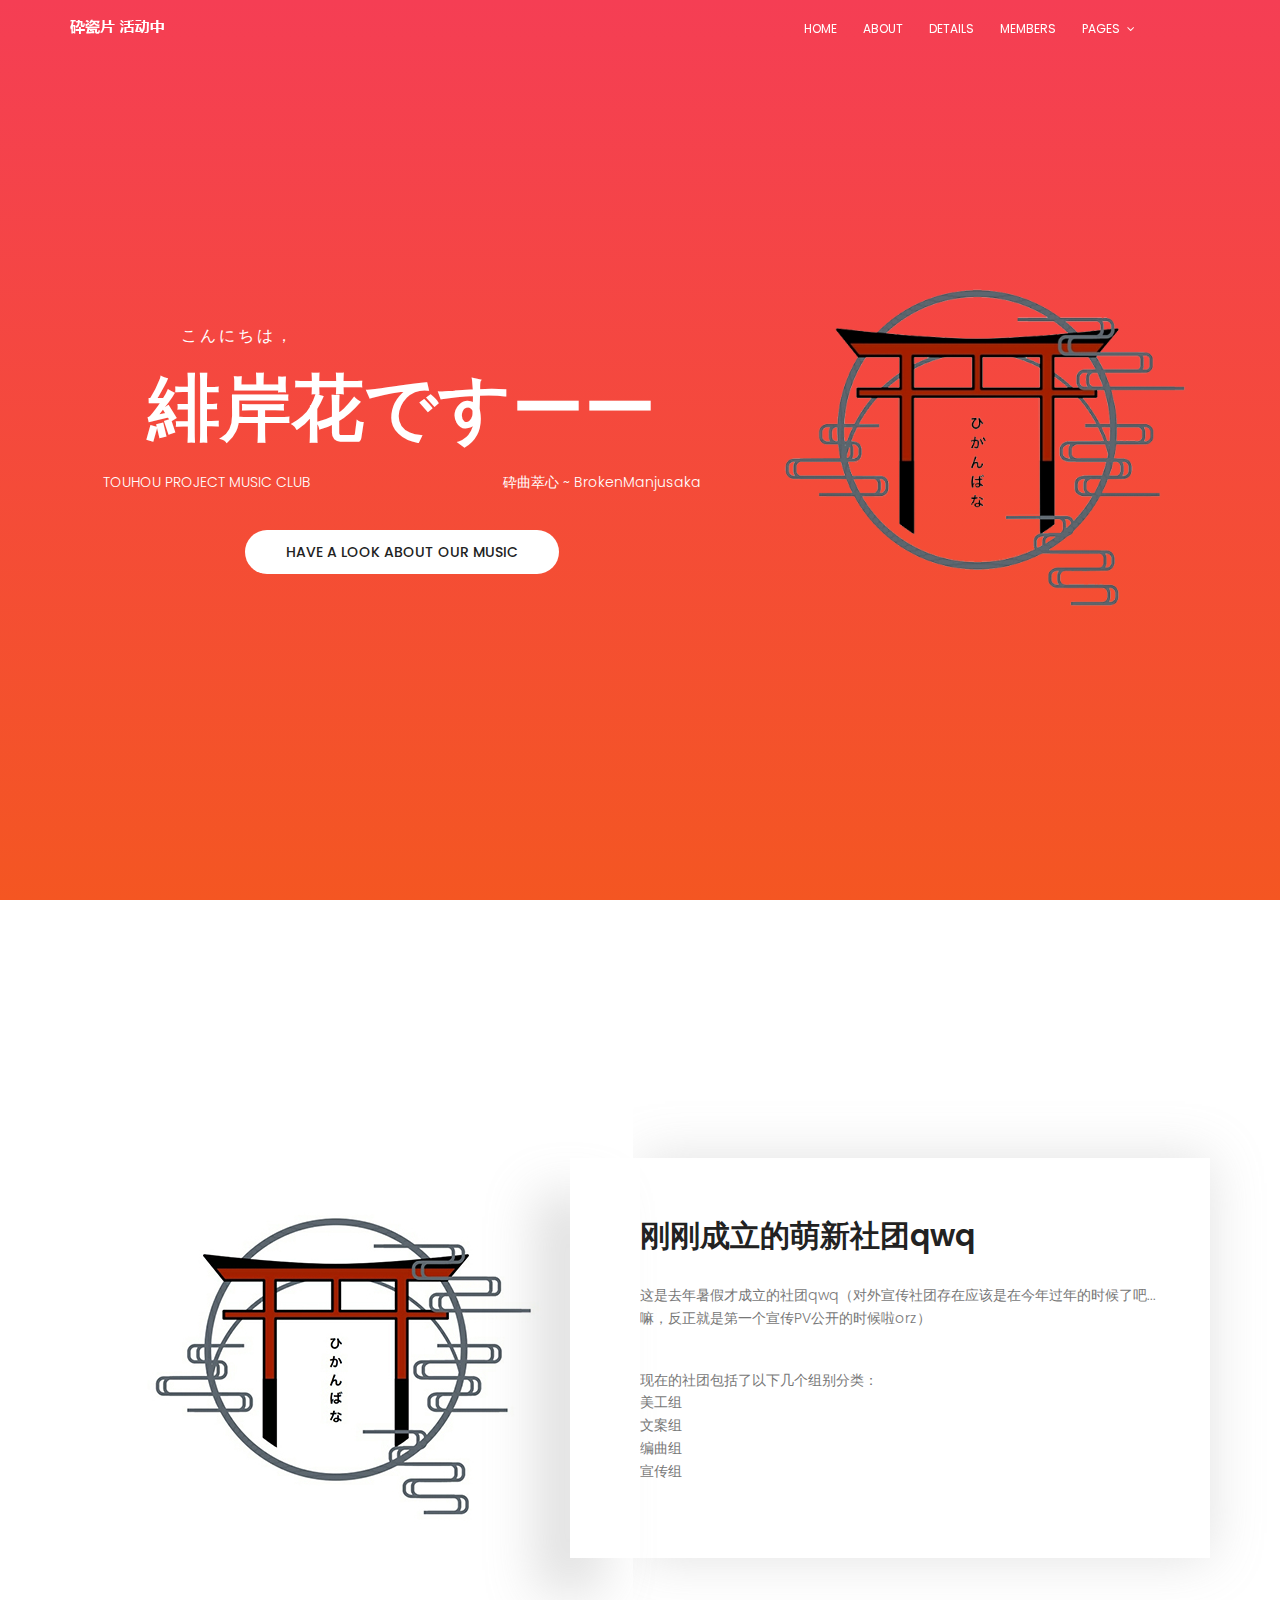
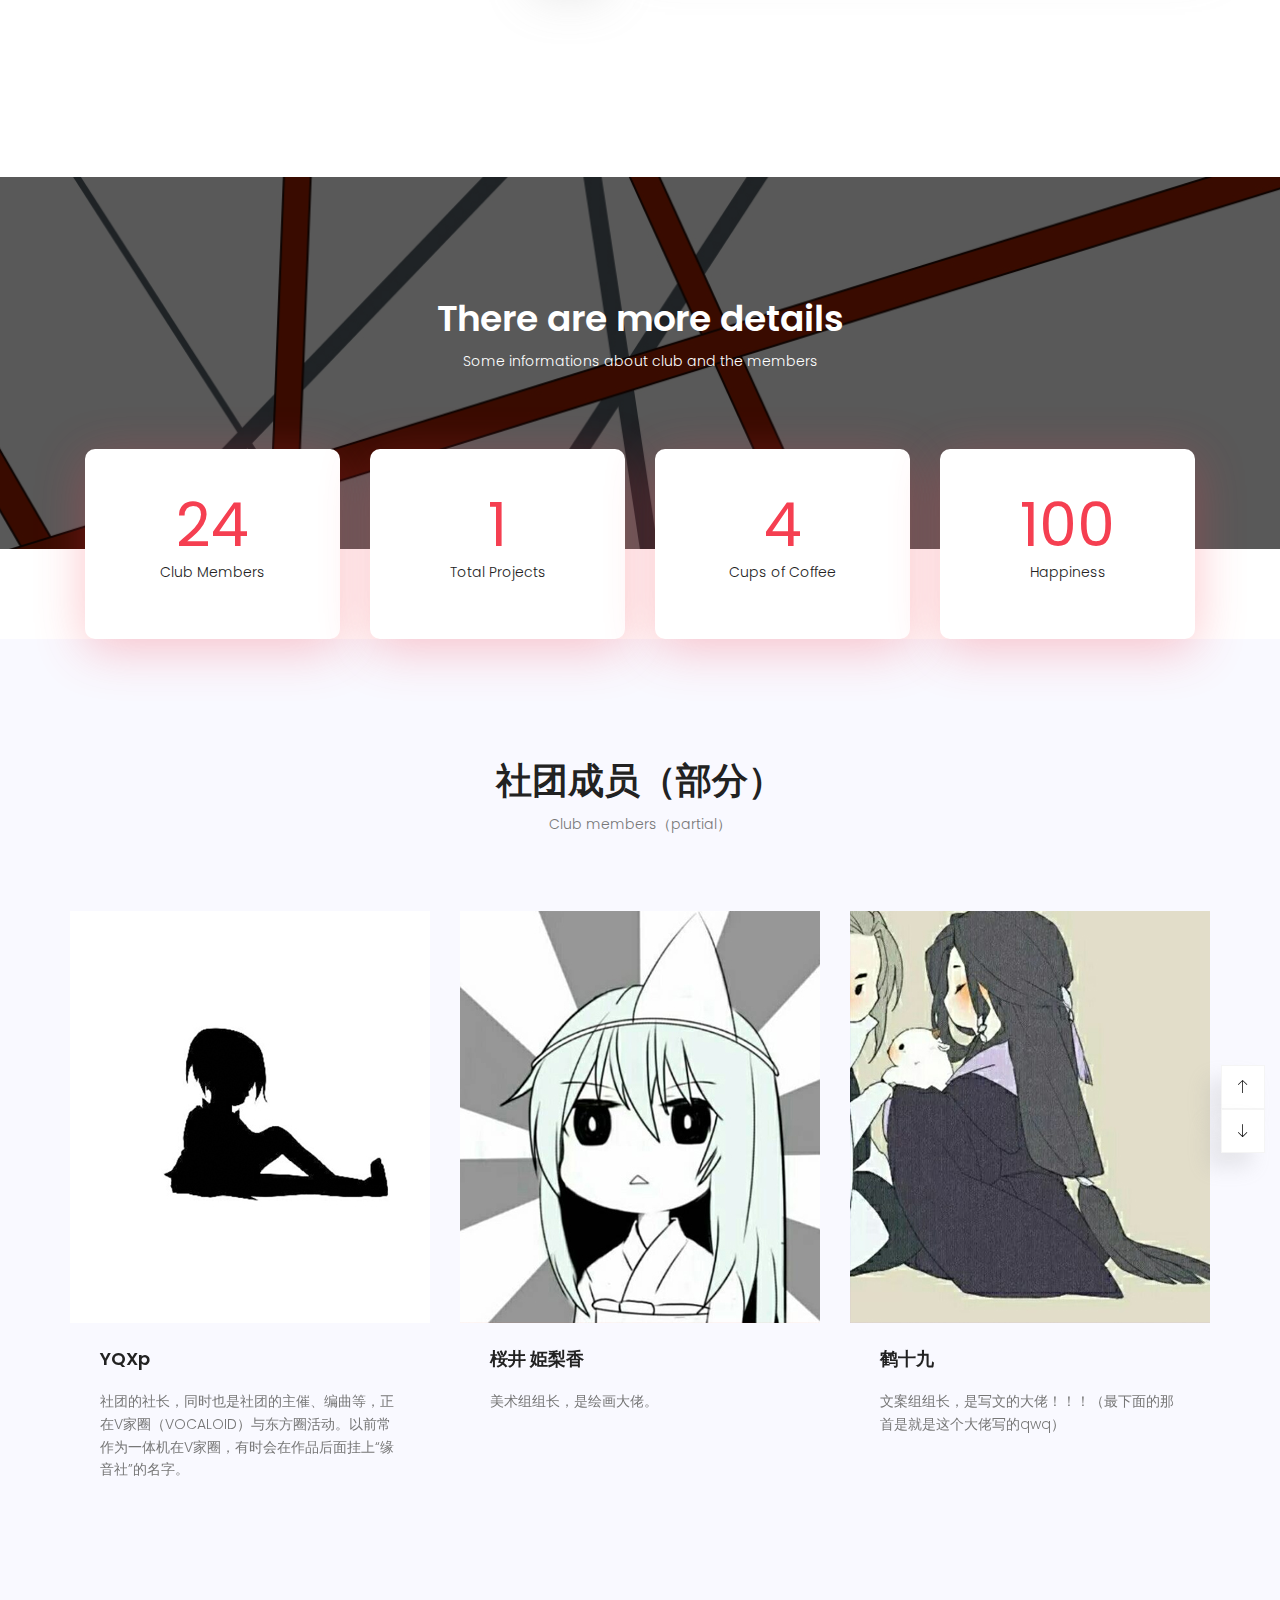
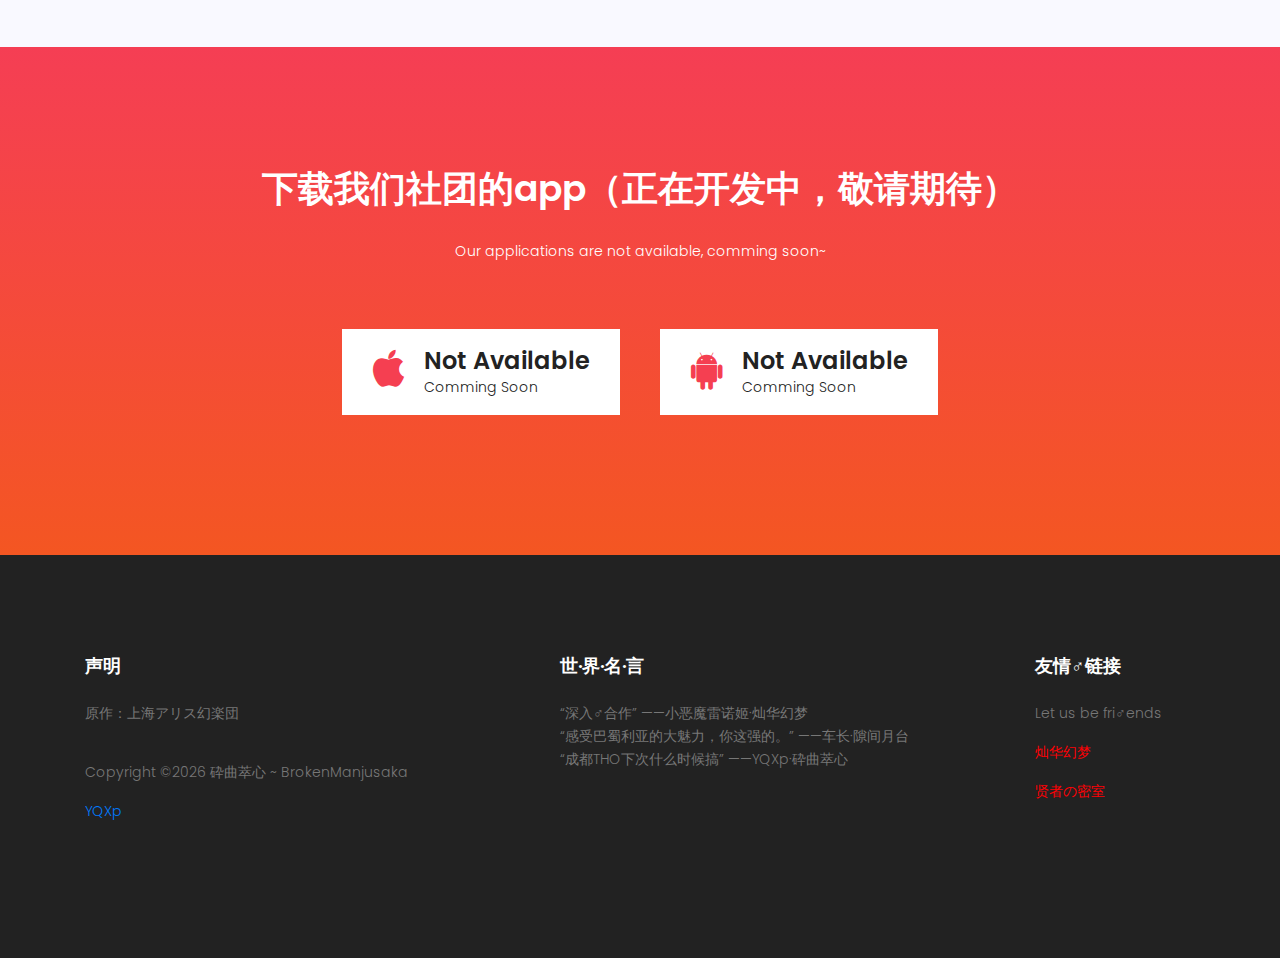
==== commit 1cac933f: "Add files via upload" ====
--- a/index.html
+++ b/index.html
@@ -14,7 +14,7 @@
 		<!-- meta character set -->
 		<meta charset="UTF-8">
 		<!-- Site Title -->
-		<title>Book</title>
+		<title>砕曲萃心 ~ WELCOME TO OUR BROKEN MANJUSAKA</title>
 
 		<link href="https://fonts.googleapis.com/css?family=Poppins:100,200,400,300,500,600,700" rel="stylesheet"> 
 			<!--
@@ -254,7 +254,7 @@
 								</p>
 								<p class="footer-text">
 								
-Copyright &copy;<script>document.write(new Date().getFullYear());</script> 砕曲萃心 ~ BrokenManjusaka <a href="space.bilibili.com/4082919/" target="_blank" title="YQXp">YQXp</a>
+Copyright &copy;<script>document.write(new Date().getFullYear());</script> 砕曲萃心 ~ BrokenManjusaka <a href="http://space.bilibili.com/4082919/"><p>YQXp</p></a>
 
 								</p>								
 							</div>
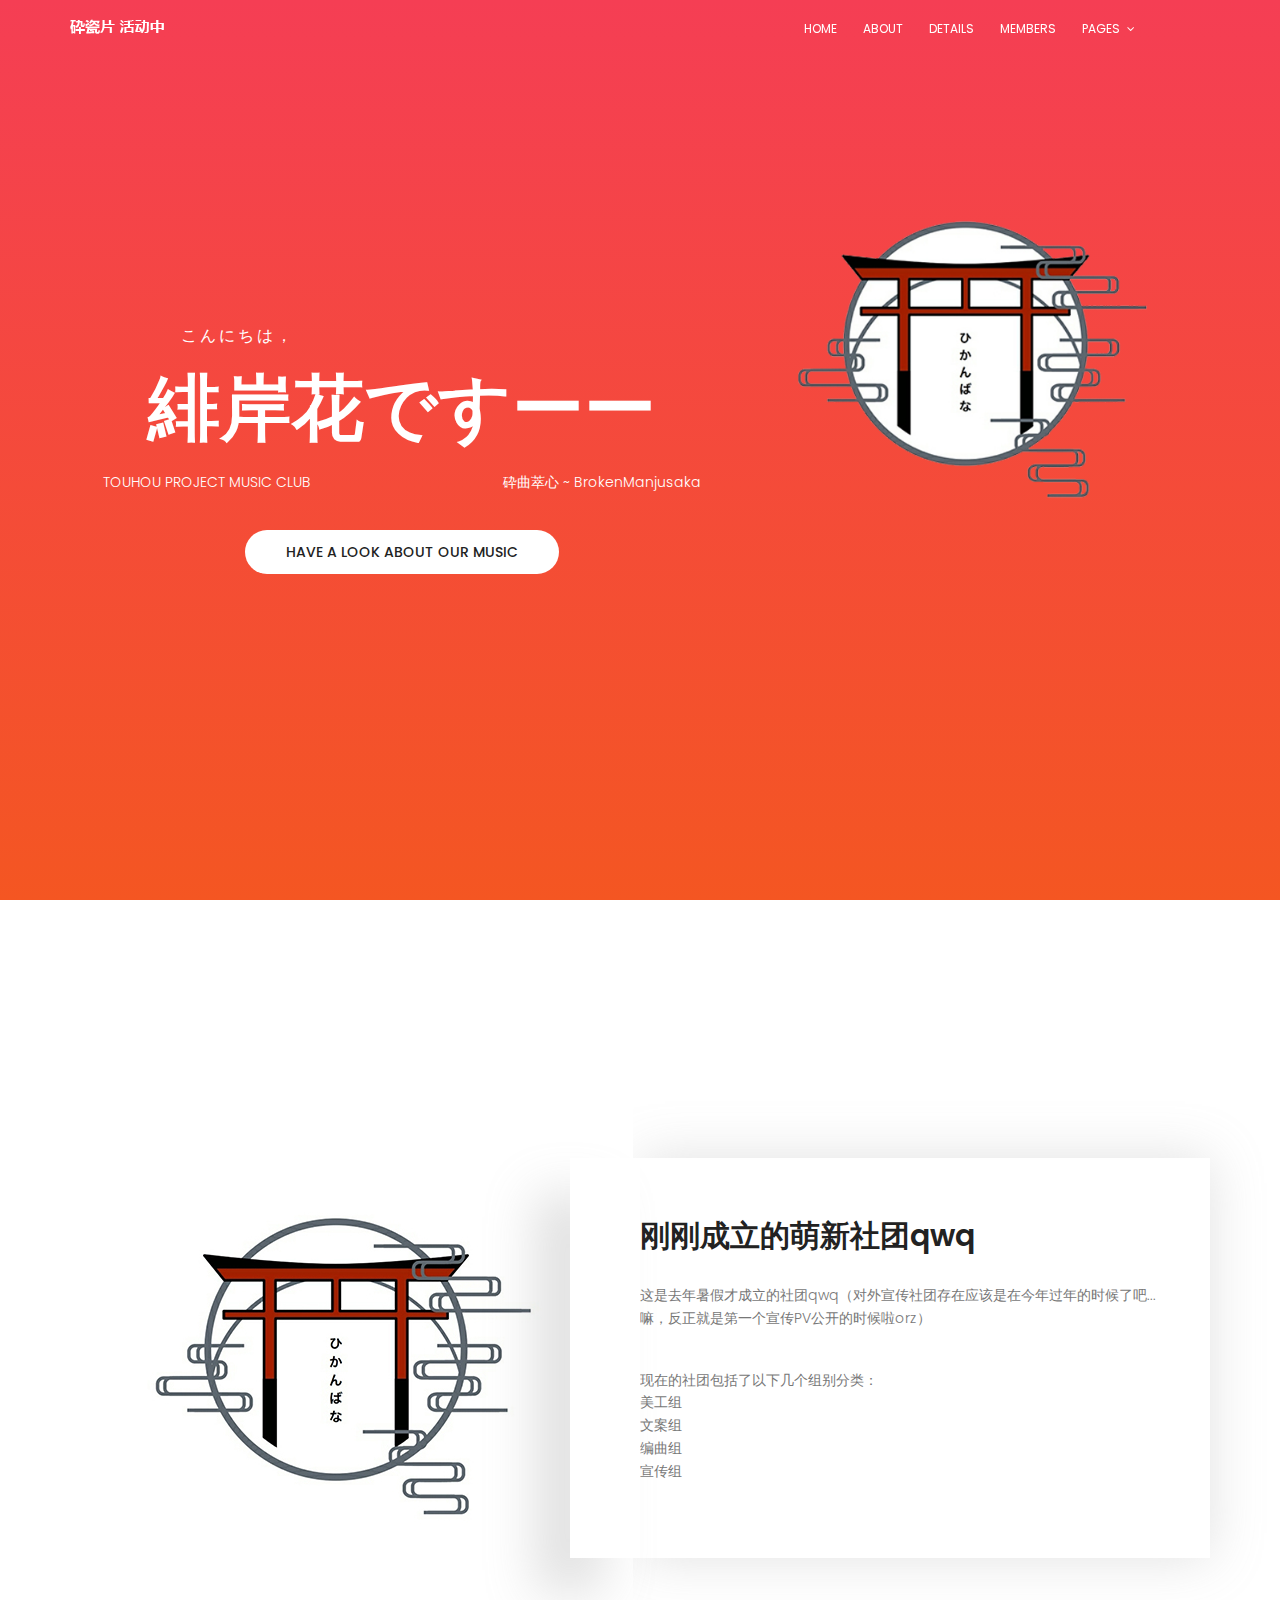
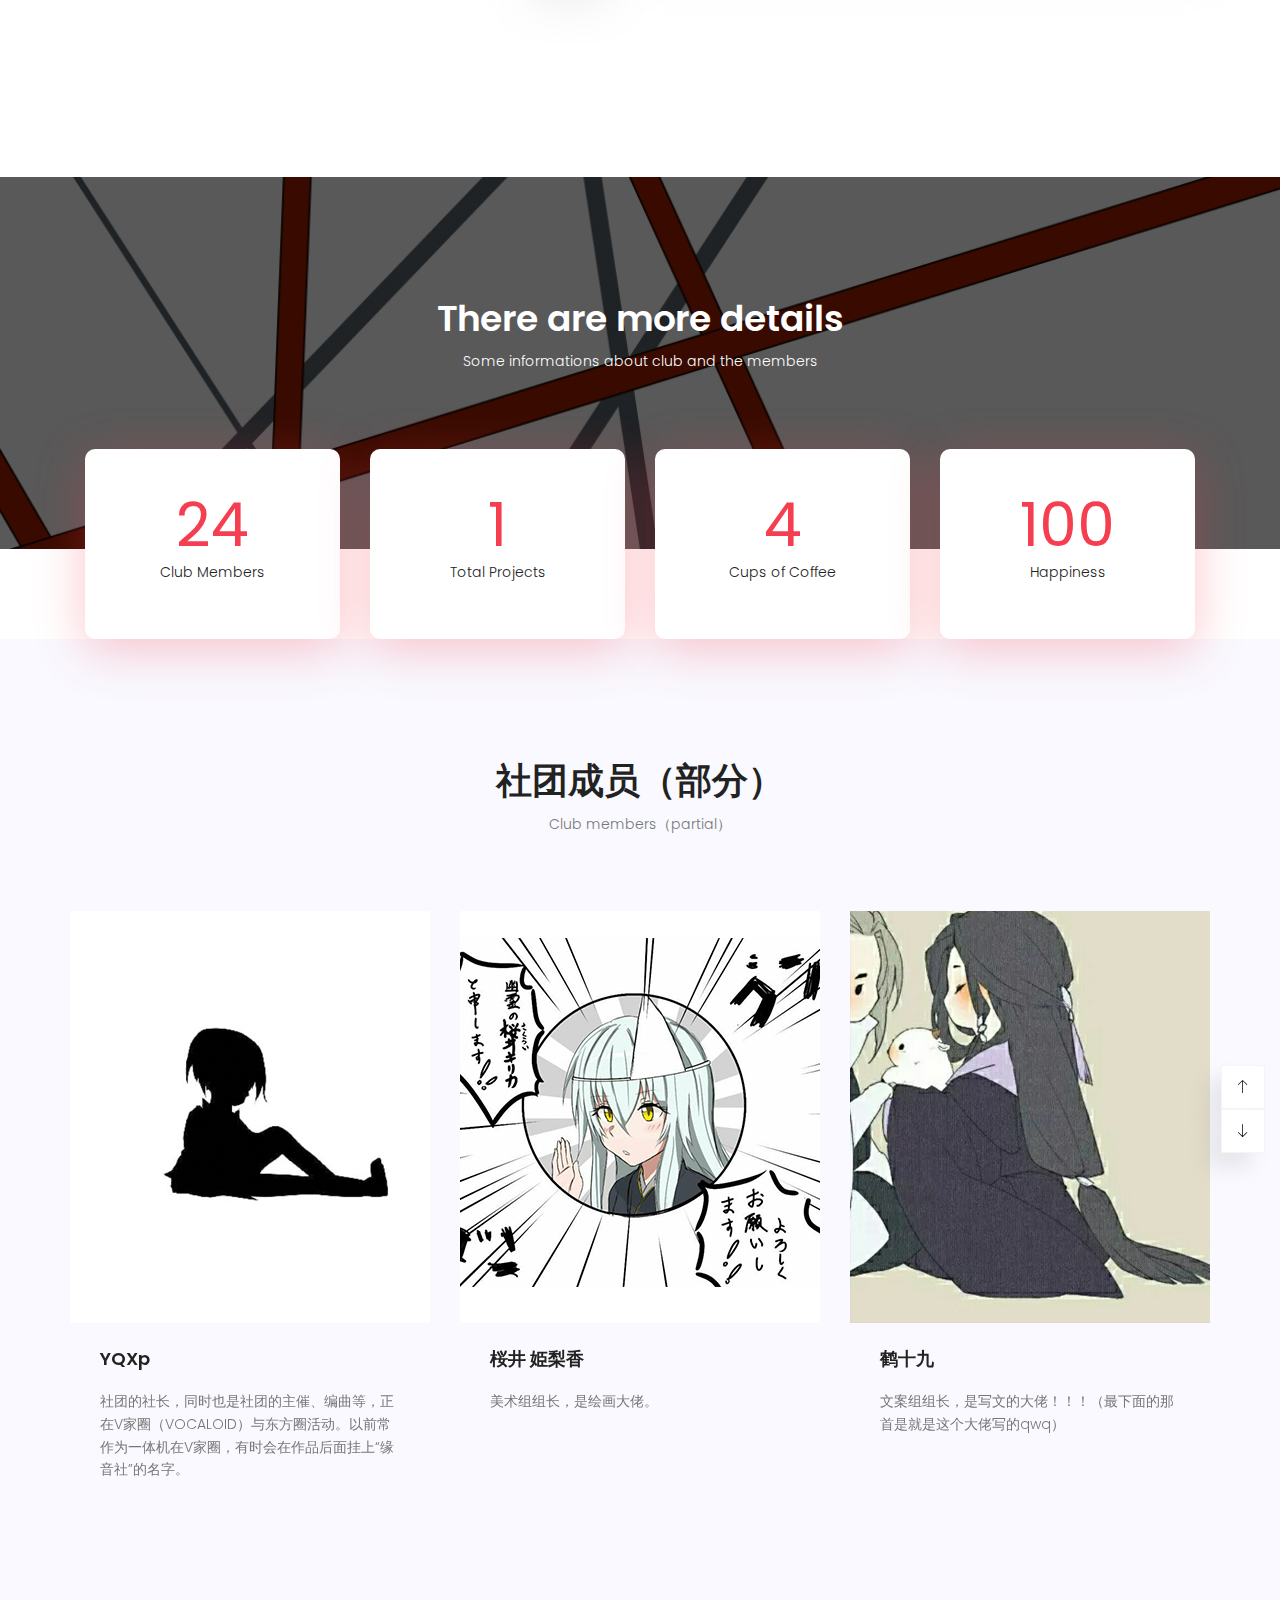
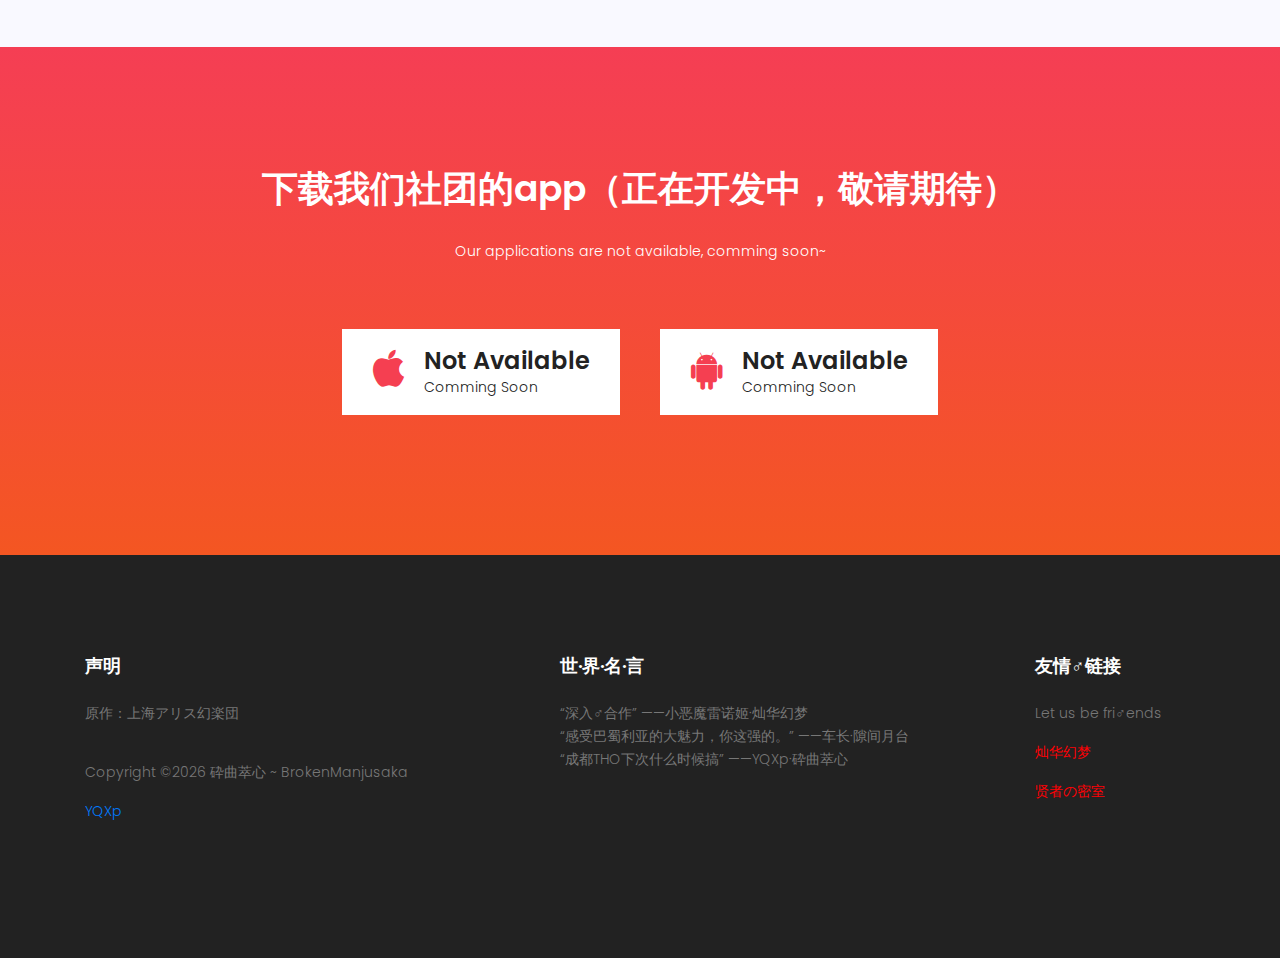
==== commit 47b5fe1c: "Add files via upload" ====
--- a/index.html
+++ b/index.html
@@ -45,7 +45,7 @@
 				          <li><a href="#course">Members</a></li>
 				          <li class="menu-has-children"><a href="">Pages</a>
 				            <ul>
-				              <li><a href="blogs.html">Blogs（开发中）</a></li>
+				              <li><a href="blogs.html">Blogs（测试中）</a></li>
 				              <li><a href="saying.html">全·部·世·界·名·言（暗中开发）</a></li>
 				            </ul>
 				          </li>
@@ -69,7 +69,7 @@
 								&nbsp;&nbsp;&nbsp;&nbsp;&nbsp;&nbsp;&nbsp;&nbsp;&nbsp;&nbsp;&nbsp;&nbsp;&nbsp;&nbsp;&nbsp;&nbsp;&nbsp;&nbsp;&nbsp;&nbsp;&nbsp;&nbsp;&nbsp;&nbsp;&nbsp;&nbsp;&nbsp;&nbsp;&nbsp;&nbsp;&nbsp;&nbsp;&nbsp;&nbsp;&nbsp;&nbsp;&nbsp;&nbsp;&nbsp;&nbsp;&nbsp;&nbsp;&nbsp;&nbsp;&nbsp;&nbsp;
 								<br> 砕曲萃心 ~ BrokenManjusaka
 							</p>
-							<a href="#" class="primary-btn text-uppercase">have a look about our music</a>
+							<a href="https://space.bilibili.com/27786421/" class="primary-btn text-uppercase">have a look about our music</a>
 						</div>
 						<div class="col-lg-5 banner-right">
 							<img class="img-fluid" src="img/header-img.png" alt="">
